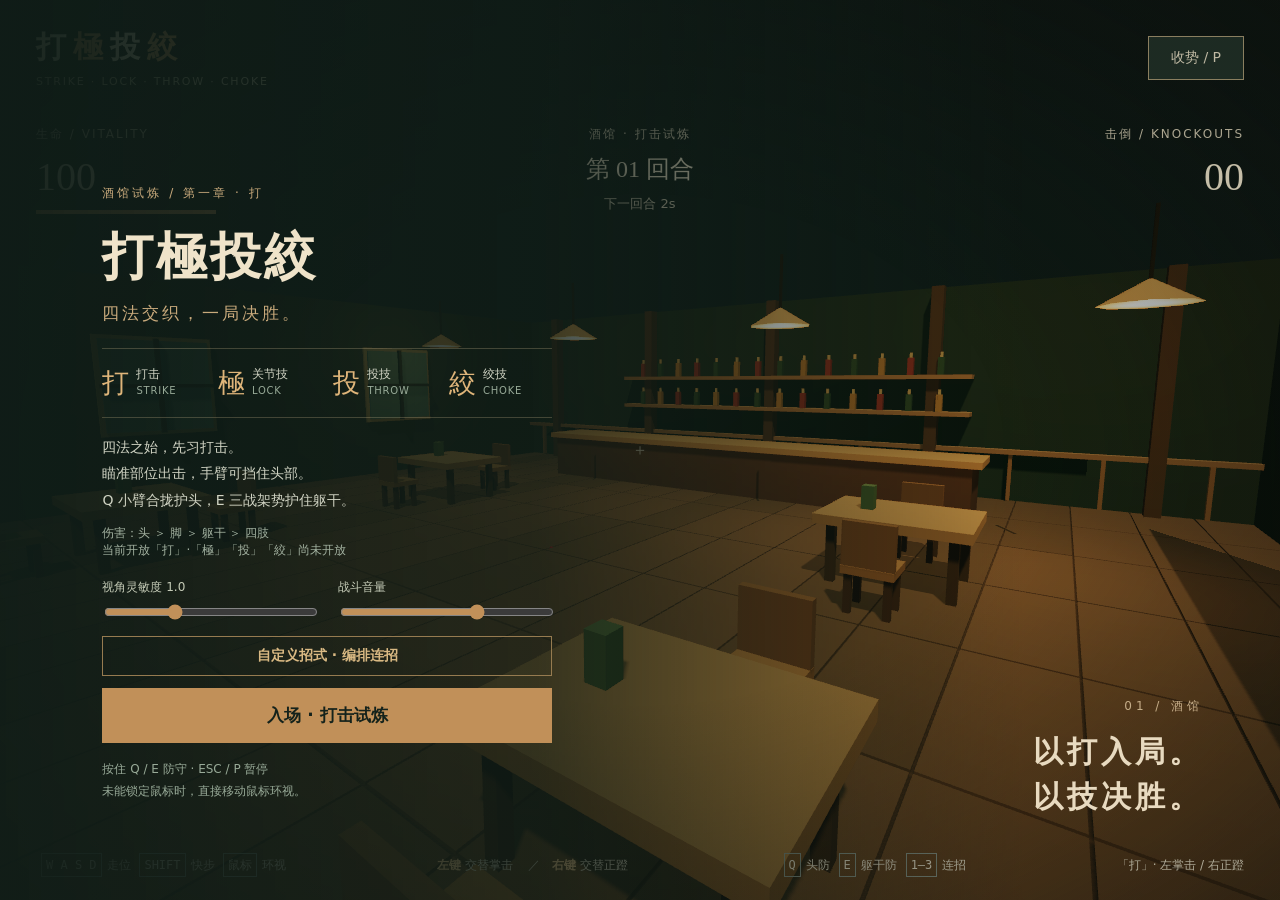
==== index.html @ 84148fd3 "v0.3.1更新" ====
<!doctype html><html lang="zh-CN"><head><meta charset="utf-8"><meta name="viewport" content="width=device-width,initial-scale=1"><title>打極投絞 · 酒馆试炼</title><meta name="description" content="打，以拳脚破势；極，以关节制敌；投，以摔法破衡；絞，以绞技降服。打極投絞第一人称酒馆打击试炼。"><link rel="icon" href="data:image/svg+xml,%3Csvg xmlns='http://www.w3.org/2000/svg' viewBox='0 0 32 32'%3E%3Crect width='32' height='32' rx='5' fill='%2323382e'/%3E%3Cpath d='M6 6h8v8H6zm12 0h8v8h-8zM6 18h8v8H6zm12 0h8v8h-8z' fill='%23d6a56c'/%3E%3C/svg%3E"><link rel="stylesheet" href="style.css?v=047"></head><body><div id="view"></div><div class="shade"></div><header><b>打<span>極</span>投<span>絞</span><small>STRIKE · LOCK · THROW · CHOKE</small></b><button id="pause">收势 / P</button></header><div class="stats"><section><small>生命 / VITALITY</small><strong id="hp">100</strong><div class="bar"><i id="bar"></i></div><div id="notice" role="status"></div></section><section class="center"><small>酒馆 · 打击试炼</small><strong id="wave">第 01 回合</strong><span id="remaining">等待交锋</span></section><section class="right"><small>击倒 / KNOCKOUTS</small><strong id="kills">00</strong></section></div><aside id="target-health" hidden><strong id="target-title"></strong><div id="blood-value"></div><div class="part-row" id="part-head"><span>头</span><div><i></i></div><b></b></div><div class="part-row" id="part-torso"><span>躯干</span><div><i></i></div><b></b></div><div class="part-row" id="part-Larm"><span>左臂</span><div><i></i></div><b></b></div><div class="part-row" id="part-Rarm"><span>右臂</span><div><i></i></div><b></b></div><div class="part-row" id="part-Lleg"><span>左腿</span><div><i></i></div><b></b></div><div class="part-row" id="part-Rleg"><span>右腿</span><div><i></i></div><b></b></div><div class="part-row" id="part-Lfoot"><span>左脚</span><div><i></i></div><b></b></div><div class="part-row" id="part-Rfoot"><span>右脚</span><div><i></i></div><b></b></div></aside><div id="cross">＋</div><div id="hitmark">×</div><div id="damage"></div><div id="action-state"></div><footer><div><kbd>W A S D</kbd>走位 <kbd>SHIFT</kbd>快步 <kbd>鼠标</kbd>环视</div><div><b>左键</b> 交替掌击 <em>／</em><b>右键</b> 交替正蹬</div><div><kbd>Q</kbd>头防 <kbd>E</kbd>躯干防 <kbd>1–3</kbd>连招</div><span id="status">正在布置酒馆</span></footer><div id="overlay"><div class="card"><p>酒馆试炼 / 第一章 · 打</p><h1 id="title">打極投絞<br><span class="title-sub">四法交织，一局决胜。</span></h1><div class="creed" aria-label="四类格斗技术"><span title="打撃：拳、踢、肘、膝等击打技术"><b>打</b><span>打击<small>STRIKE</small></span></span><span title="極め：锁控关节，使对手降服的关节技"><b>極</b><span>关节技<small>LOCK</small></span></span><span title="投げ：破坏平衡，将对手摔倒的投技"><b>投</b><span>投技<small>THROW</small></span></span><span title="絞め：作用于颈部的绞技，与关节技不同"><b>絞</b><span>绞技<small>CHOKE</small></span></span></div><div id="copy">四法之始，先习打击。<br>瞄准部位出击，手臂可挡住头部。<br>Q 小臂合拢护头，E 三战架势护住躯干。</div><div class="mode-note">伤害：头 ＞ 脚 ＞ 躯干 ＞ 四肢<br>当前开放「打」·「極」「投」「絞」尚未开放</div><div class="preferences"><label>视角灵敏度 <span id="sensitivity-value">1.0</span><input id="sensitivity" type="range" min="0.3" max="2.5" step="0.1" value="1"></label><label>战斗音量<input id="volume" type="range" min="0" max="1" step="0.05" value="0.65"></label></div><button id="combo-toggle" type="button" aria-expanded="false" aria-controls="combo-editor">自定义招式 · 编排连招</button><button id="start" disabled>准备入场…</button><small>按住 Q / E 防守 · ESC / P 暂停<br>未能锁定鼠标时，直接移动鼠标环视。</small></div><section id="combo-editor" hidden aria-label="自定义招式"><div class="editor-heading"><h2>自定义招式</h2><button id="combo-close" type="button">收起</button></div><p>组合已有单招，按顺序施放。防守可设置持续秒数。</p><label>招式栏位<select id="combo-slot"><option value="0">栏位 1 · 按键 1</option><option value="1">栏位 2 · 按键 2</option><option value="2">栏位 3 · 按键 3</option></select></label><label>招式名称<input id="combo-name" maxlength="20" autocomplete="off"></label><div id="combo-library"></div><div class="editor-heading"><h3>动作顺序</h3><span id="combo-count"></span></div><ol id="combo-steps"></ol><p class="editor-help">按住 Q 头防，按住 E 三战躯干防。手动攻击或防守可中断连招；X 取消剩余动作。</p><button id="combo-save" type="button">保存招式</button><p id="combo-message" role="status">保存后生效，最多编排 12 个动作。</p></section><div class="scene-label">01 / 酒馆<br><strong>以打入局。<br>以技决胜。</strong></div></div><script type="module" src="game.js?v=046"></script></body></html>
---- style.css ----
*{box-sizing:border-box}body{margin:0;background:#17241e;color:#efe3c9;font:14px system-ui,-apple-system,'PingFang SC',sans-serif;overflow:hidden}#view,canvas,.shade,#damage{position:fixed;inset:0;width:100%;height:100%}.shade{pointer-events:none;background:linear-gradient(#0c191d65,transparent 25%,transparent 75%,#0b151ca0)}header{position:fixed;z-index:2;top:27px;left:36px;right:36px;display:flex;justify-content:space-between;align-items:center}header b{font:800 30px serif;letter-spacing:7px}header span{color:#cf9960}header small{display:block;font:11px system-ui;letter-spacing:2.4px;margin-top:7px;color:#c0bc9f}button{border:1px solid #a79570;background:#26362ccc;color:#e8ddc3;padding:12px 22px;cursor:pointer;font:14px system-ui}button:hover{background:#435443}button:focus-visible,input:focus-visible{outline:2px solid #ebc594;outline-offset:4px}button:disabled{opacity:.5}.stats{position:fixed;top:126px;left:36px;right:36px;display:flex;justify-content:space-between;pointer-events:none}.stats section{width:180px}.stats small{display:block;letter-spacing:2px;font-size:12px;color:#d0c6ad}.stats strong{display:block;font:40px Georgia,serif;margin:10px 0}.stats .center{text-align:center}.stats .center strong{font-size:24px}.right{text-align:right}#remaining{font-size:13px;color:#d6cbb3}.bar{height:4px;background:#ffffff25}.bar i{display:block;height:100%;width:100%;background:#d5975b}#cross,#hitmark{position:fixed;left:50%;top:50%;transform:translate(-50%,-50%);font-size:16px;pointer-events:none;color:#fff8d9a0}#hitmark{font-size:30px;color:#ffe7a1;opacity:0;text-shadow:0 0 8px #f9c970;transition:font-size .05s}#hitmark.heavy{font-size:44px;color:#fff3cd}footer{position:fixed;bottom:26px;left:36px;right:36px;display:flex;justify-content:space-between;align-items:center;font-size:12px;color:#d3cbb6;gap:20px;pointer-events:none}kbd{font:12px monospace;padding:4px;border:1px solid #798276;margin:0 5px}footer b{color:#efbf83}em{font-style:normal;margin:12px}#status{font-size:12px;max-width:240px}#overlay{position:fixed;z-index:3;inset:0;display:flex;align-items:center;padding:105px 8vw 30px;background:linear-gradient(90deg,#101d18f5,#101d18c7 42%,#101d1830 80%);overflow:auto}#overlay[hidden]{display:none}.card{width:475px;max-width:90vw;padding:0 25px 0 0}.card>p{font-size:12px;color:#c9aa7c;letter-spacing:3px}h1{font:800 clamp(34px,4vw,54px)/1.35 serif;letter-spacing:3px;margin:20px 0}.creed{display:flex;gap:24px;padding:16px 0;margin-bottom:16px;border-top:1px solid #cbb58b45;border-bottom:1px solid #cbb58b45}.creed span{font-size:12px;color:#b9c1b1;display:flex;align-items:center;gap:8px}.creed b{font:25px serif;color:#dfb57a}#copy{color:#d1d4c4;line-height:1.9;font-size:14px}.mode-note{font-size:12px;color:#a4b3a2;margin-top:12px}.card button{background:#c19059;border:0;color:#14221b;width:100%;margin:24px 0 16px;font-size:17px;font-weight:700;padding:16px}.card button:hover{background:#d8aa72}.card small{font-size:12px;color:#98aa98;line-height:1.8}#damage{pointer-events:none;box-shadow:inset 0 0 140px #a92419;opacity:0}.preferences{display:flex;gap:22px;margin-top:20px}.preferences label{flex:1;color:#c5cbb7;font-size:12px}.preferences input{display:block;width:100%;margin-top:8px;accent-color:#c19059}.scene-label{position:absolute;bottom:9vh;right:6vw;text-align:right;font-size:12px;letter-spacing:4px;color:#c4ac88}.scene-label strong{display:block;font:700 30px/1.5 serif;color:#e8dac0;margin-top:14px}@media(max-height:750px){#overlay{padding-top:30px}.card>p{margin-top:0}h1{font-size:36px;margin:12px 0}.creed{padding:9px 0;margin-bottom:12px}.preferences{margin-top:12px}.card button{margin:14px 0 10px}.scene-label{bottom:7vh}}@media(max-width:700px){header,.stats,footer{left:18px;right:18px}header small{font-size:9px;letter-spacing:1px}.stats section{width:100px}.stats small{font-size:10px}.stats .center strong{font-size:18px}footer{flex-wrap:wrap}.scene-label,#status{display:none}#overlay{padding-left:7vw}.card{padding:0}.stats{top:115px}}

/* Match the original LAST CALL scene vignette. */
.shade{background:radial-gradient(ellipse,transparent 40%,#0c0b099c 100%)}

/* Four disciplines: equal visual weight, ordered exactly as the game name. */
.title-sub{display:block;font:400 17px/1.7 system-ui;letter-spacing:3px;color:#c9aa7c;margin-top:8px}
.creed{display:grid;grid-template-columns:repeat(4,minmax(0,1fr));gap:12px}
.creed>span{display:flex;align-items:center;gap:7px;white-space:nowrap}
.creed>span>span{display:block;font-size:12px;color:#d1d4c4}
.creed small{display:block;font:10px/1.6 system-ui;letter-spacing:.8px;color:#98aa98}
.creed b{font-size:27px}header small{letter-spacing:1.8px}
@media(max-width:450px){.creed{gap:8px}.creed>span{display:block}.creed b{display:block;margin-bottom:5px}.title-sub{font-size:15px;letter-spacing:1px}header small{font-size:9px;letter-spacing:.8px}}

#target-health{position:fixed;right:36px;top:245px;width:210px;padding:15px;background:#14221ce6;border-left:2px solid #bd925d;pointer-events:none}#target-health[hidden]{display:none}#target-title{font-size:14px;color:#efd2a4}#blood-value{font-size:12px;color:#de9d85;margin:8px 0 12px}.part-row{display:flex;align-items:center;gap:8px;margin:6px 0;font-size:12px;color:#b1bdad}.part-row span{width:28px}.part-row>div{height:3px;flex:1;background:#ffffff20}.part-row i{display:block;height:100%;background:#b4aa81}.part-row b{width:29px;text-align:right;font-size:11px;font-weight:400}.part-row.aimed{color:#f5d19a}.part-row.aimed i{background:#df8e56}@media(max-width:700px){#target-health{right:12px;top:220px;width:165px;padding:10px}}

#action-state{position:fixed;bottom:92px;left:0;width:100%;text-align:center;color:#f3cd8b;font-size:14px;pointer-events:none}.card #combo-toggle{background:transparent;color:#d9b983;border:1px solid #967b50;margin:14px 0 0;padding:10px;font-size:14px}.card #start{margin-top:12px}#combo-editor{position:relative;margin-left:30px;width:470px;flex-shrink:0;padding:24px;background:#13221bf5;border:1px solid #9d82584d;max-height:85vh;overflow:auto}#combo-editor[hidden]{display:none}#combo-editor~.scene-label{z-index:-1}.editor-heading{display:flex;align-items:center;justify-content:space-between;gap:10px}#combo-editor h2{font:600 24px serif;margin:0}#combo-editor h3{font-size:14px;font-weight:500}#combo-editor p{font-size:13px;line-height:1.7;color:#b6c0ad}#combo-editor label{display:block;font-size:13px;margin:12px 0}#combo-editor input,#combo-editor select{font:14px system-ui;color:#ede0c4;background:#293a2f;border:1px solid #68735b;padding:8px;width:100%;margin-top:6px}#combo-library{display:grid;grid-template-columns:1fr 1fr;gap:6px;margin-top:15px}#combo-editor button{font-size:12px;padding:8px 10px}#combo-steps{list-style:none;padding:0;max-height:230px;overflow:auto;min-height:38px}#combo-steps:empty:before{content:'从上方添加单招';color:#a4b197;font-size:13px}#combo-steps li{display:flex;align-items:center;gap:5px;margin:7px 0}#combo-steps li>span{flex:1;font-size:13px}#combo-steps input{width:56px;padding:5px;margin:0}#combo-steps button{padding:6px;font-size:11px}#combo-save{background:#c19059;color:#14221b;width:100%;font-weight:700}.editor-help{border-top:1px solid #78846744;padding-top:10px}footer{flex-wrap:wrap}#combo-message{min-height:24px}@media(max-width:1000px){#overlay:has(#combo-editor:not([hidden])){display:block;padding-top:30px}#combo-editor{margin:24px 0;width:min(100%,475px);max-height:none}.scene-label{display:none}}
@media(max-width:1200px){#overlay:has(#combo-editor:not([hidden])){display:flex;align-items:center;justify-content:center;padding:24px}#overlay:has(#combo-editor:not([hidden]))>.card{display:none}#combo-editor{width:min(100%,510px);margin:0;max-height:90vh;overflow:auto}}

/* Combat feedback belongs to the left vitality column, below its health bar. */
.stats section:first-child{position:relative}
#notice{position:absolute;top:calc(100% + 16px);left:0;width:260px;max-width:calc(100vw - 72px);text-align:left;line-height:1.65;letter-spacing:1px;color:#f1d0a0;pointer-events:none;text-shadow:0 2px 8px #171e18;font-size:15px;overflow-wrap:anywhere}
@media(max-width:700px){#notice{width:180px;max-width:calc(50vw - 24px);font-size:13px;top:calc(100% + 12px)}}
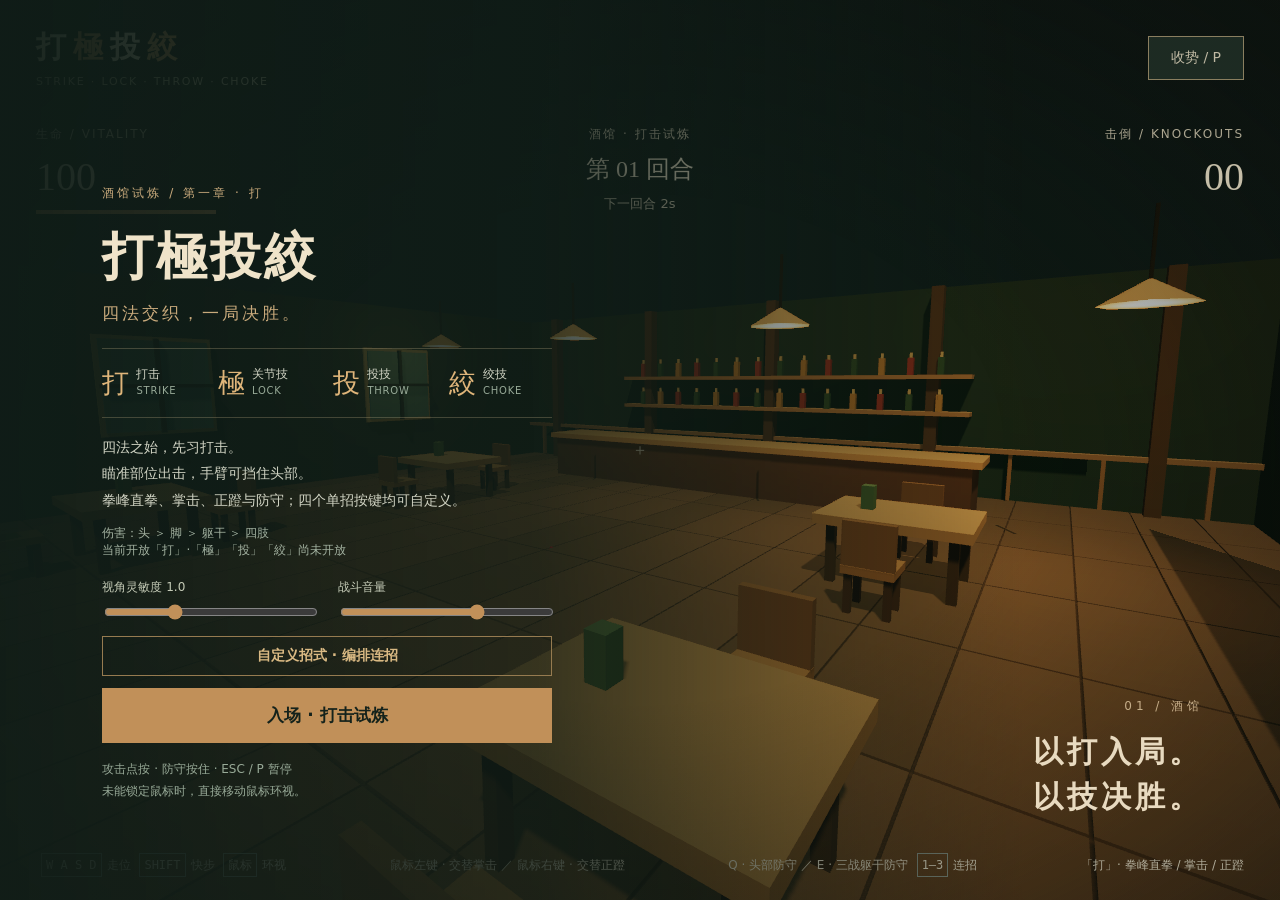
==== commit 585fa601: "v0.4更新" ====
--- a/index.html
+++ b/index.html
@@ -1 +1 @@
-<!doctype html><html lang="zh-CN"><head><meta charset="utf-8"><meta name="viewport" content="width=device-width,initial-scale=1"><title>打極投絞 · 酒馆试炼</title><meta name="description" content="打，以拳脚破势；極，以关节制敌；投，以摔法破衡；絞，以绞技降服。打極投絞第一人称酒馆打击试炼。"><link rel="icon" href="data:image/svg+xml,%3Csvg xmlns='http://www.w3.org/2000/svg' viewBox='0 0 32 32'%3E%3Crect width='32' height='32' rx='5' fill='%2323382e'/%3E%3Cpath d='M6 6h8v8H6zm12 0h8v8h-8zM6 18h8v8H6zm12 0h8v8h-8z' fill='%23d6a56c'/%3E%3C/svg%3E"><link rel="stylesheet" href="style.css?v=047"></head><body><div id="view"></div><div class="shade"></div><header><b>打<span>極</span>投<span>絞</span><small>STRIKE · LOCK · THROW · CHOKE</small></b><button id="pause">收势 / P</button></header><div class="stats"><section><small>生命 / VITALITY</small><strong id="hp">100</strong><div class="bar"><i id="bar"></i></div><div id="notice" role="status"></div></section><section class="center"><small>酒馆 · 打击试炼</small><strong id="wave">第 01 回合</strong><span id="remaining">等待交锋</span></section><section class="right"><small>击倒 / KNOCKOUTS</small><strong id="kills">00</strong></section></div><aside id="target-health" hidden><strong id="target-title"></strong><div id="blood-value"></div><div class="part-row" id="part-head"><span>头</span><div><i></i></div><b></b></div><div class="part-row" id="part-torso"><span>躯干</span><div><i></i></div><b></b></div><div class="part-row" id="part-Larm"><span>左臂</span><div><i></i></div><b></b></div><div class="part-row" id="part-Rarm"><span>右臂</span><div><i></i></div><b></b></div><div class="part-row" id="part-Lleg"><span>左腿</span><div><i></i></div><b></b></div><div class="part-row" id="part-Rleg"><span>右腿</span><div><i></i></div><b></b></div><div class="part-row" id="part-Lfoot"><span>左脚</span><div><i></i></div><b></b></div><div class="part-row" id="part-Rfoot"><span>右脚</span><div><i></i></div><b></b></div></aside><div id="cross">＋</div><div id="hitmark">×</div><div id="damage"></div><div id="action-state"></div><footer><div><kbd>W A S D</kbd>走位 <kbd>SHIFT</kbd>快步 <kbd>鼠标</kbd>环视</div><div><b>左键</b> 交替掌击 <em>／</em><b>右键</b> 交替正蹬</div><div><kbd>Q</kbd>头防 <kbd>E</kbd>躯干防 <kbd>1–3</kbd>连招</div><span id="status">正在布置酒馆</span></footer><div id="overlay"><div class="card"><p>酒馆试炼 / 第一章 · 打</p><h1 id="title">打極投絞<br><span class="title-sub">四法交织，一局决胜。</span></h1><div class="creed" aria-label="四类格斗技术"><span title="打撃：拳、踢、肘、膝等击打技术"><b>打</b><span>打击<small>STRIKE</small></span></span><span title="極め：锁控关节，使对手降服的关节技"><b>極</b><span>关节技<small>LOCK</small></span></span><span title="投げ：破坏平衡，将对手摔倒的投技"><b>投</b><span>投技<small>THROW</small></span></span><span title="絞め：作用于颈部的绞技，与关节技不同"><b>絞</b><span>绞技<small>CHOKE</small></span></span></div><div id="copy">四法之始，先习打击。<br>瞄准部位出击，手臂可挡住头部。<br>Q 小臂合拢护头，E 三战架势护住躯干。</div><div class="mode-note">伤害：头 ＞ 脚 ＞ 躯干 ＞ 四肢<br>当前开放「打」·「極」「投」「絞」尚未开放</div><div class="preferences"><label>视角灵敏度 <span id="sensitivity-value">1.0</span><input id="sensitivity" type="range" min="0.3" max="2.5" step="0.1" value="1"></label><label>战斗音量<input id="volume" type="range" min="0" max="1" step="0.05" value="0.65"></label></div><button id="combo-toggle" type="button" aria-expanded="false" aria-controls="combo-editor">自定义招式 · 编排连招</button><button id="start" disabled>准备入场…</button><small>按住 Q / E 防守 · ESC / P 暂停<br>未能锁定鼠标时，直接移动鼠标环视。</small></div><section id="combo-editor" hidden aria-label="自定义招式"><div class="editor-heading"><h2>自定义招式</h2><button id="combo-close" type="button">收起</button></div><p>组合已有单招，按顺序施放。防守可设置持续秒数。</p><label>招式栏位<select id="combo-slot"><option value="0">栏位 1 · 按键 1</option><option value="1">栏位 2 · 按键 2</option><option value="2">栏位 3 · 按键 3</option></select></label><label>招式名称<input id="combo-name" maxlength="20" autocomplete="off"></label><div id="combo-library"></div><div class="editor-heading"><h3>动作顺序</h3><span id="combo-count"></span></div><ol id="combo-steps"></ol><p class="editor-help">按住 Q 头防，按住 E 三战躯干防。手动攻击或防守可中断连招；X 取消剩余动作。</p><button id="combo-save" type="button">保存招式</button><p id="combo-message" role="status">保存后生效，最多编排 12 个动作。</p></section><div class="scene-label">01 / 酒馆<br><strong>以打入局。<br>以技决胜。</strong></div></div><script type="module" src="game.js?v=046"></script></body></html>
+<!doctype html><html lang="zh-CN"><head><meta charset="utf-8"><meta name="viewport" content="width=device-width,initial-scale=1"><title>打極投絞 · 酒馆试炼</title><meta name="description" content="打，以拳脚破势；極，以关节制敌；投，以摔法破衡；絞，以绞技降服。打極投絞第一人称酒馆打击试炼。"><link rel="icon" href="data:image/svg+xml,%3Csvg xmlns='http://www.w3.org/2000/svg' viewBox='0 0 32 32'%3E%3Crect width='32' height='32' rx='5' fill='%2323382e'/%3E%3Cpath d='M6 6h8v8H6zm12 0h8v8h-8zM6 18h8v8H6zm12 0h8v8h-8z' fill='%23d6a56c'/%3E%3C/svg%3E"><link rel="stylesheet" href="style.css?v=048"></head><body><div id="view"></div><div class="shade"></div><header><b>打<span>極</span>投<span>絞</span><small>STRIKE · LOCK · THROW · CHOKE</small></b><button id="pause">收势 / P</button></header><div class="stats"><section><small>生命 / VITALITY</small><strong id="hp">100</strong><div class="bar"><i id="bar"></i></div><div id="notice" role="status"></div></section><section class="center"><small>酒馆 · 打击试炼</small><strong id="wave">第 01 回合</strong><span id="remaining">等待交锋</span></section><section class="right"><small>击倒 / KNOCKOUTS</small><strong id="kills">00</strong></section></div><aside id="target-health" hidden><strong id="target-title"></strong><div id="blood-value"></div><div class="part-row" id="part-head"><span>头</span><div><i></i></div><b></b></div><div class="part-row" id="part-torso"><span>躯干</span><div><i></i></div><b></b></div><div class="part-row" id="part-Larm"><span>左臂</span><div><i></i></div><b></b></div><div class="part-row" id="part-Rarm"><span>右臂</span><div><i></i></div><b></b></div><div class="part-row" id="part-Lleg"><span>左腿</span><div><i></i></div><b></b></div><div class="part-row" id="part-Rleg"><span>右腿</span><div><i></i></div><b></b></div><div class="part-row" id="part-Lfoot"><span>左脚</span><div><i></i></div><b></b></div><div class="part-row" id="part-Rfoot"><span>右脚</span><div><i></i></div><b></b></div></aside><div id="cross">＋</div><div id="hitmark">×</div><div id="damage"></div><div id="action-state"></div><footer><div><kbd>W A S D</kbd>走位 <kbd>SHIFT</kbd>快步 <kbd>鼠标</kbd>环视</div><div><span id="hint-Mouse0"></span> ／ <span id="hint-Mouse2"></span></div><div><span id="hint-KeyQ"></span> ／ <span id="hint-KeyE"></span> <kbd>1–3</kbd>连招</div><span id="status">正在布置酒馆</span></footer><div id="overlay"><div class="card"><p>酒馆试炼 / 第一章 · 打</p><h1 id="title">打極投絞<br><span class="title-sub">四法交织，一局决胜。</span></h1><div class="creed" aria-label="四类格斗技术"><span title="打撃：拳、踢、肘、膝等击打技术"><b>打</b><span>打击<small>STRIKE</small></span></span><span title="極め：锁控关节，使对手降服的关节技"><b>極</b><span>关节技<small>LOCK</small></span></span><span title="投げ：破坏平衡，将对手摔倒的投技"><b>投</b><span>投技<small>THROW</small></span></span><span title="絞め：作用于颈部的绞技，与关节技不同"><b>絞</b><span>绞技<small>CHOKE</small></span></span></div><div id="copy">四法之始，先习打击。<br>瞄准部位出击，手臂可挡住头部。<br>拳峰直拳、掌击、正蹬与防守；四个单招按键均可自定义。</div><div class="mode-note">伤害：头 ＞ 脚 ＞ 躯干 ＞ 四肢<br>当前开放「打」·「極」「投」「絞」尚未开放</div><div class="preferences"><label>视角灵敏度 <span id="sensitivity-value">1.0</span><input id="sensitivity" type="range" min="0.3" max="2.5" step="0.1" value="1"></label><label>战斗音量<input id="volume" type="range" min="0" max="1" step="0.05" value="0.65"></label></div><button id="combo-toggle" type="button" aria-expanded="false" aria-controls="combo-editor">自定义招式 · 编排连招</button><button id="start" disabled>准备入场…</button><small>攻击点按 · 防守按住 · ESC / P 暂停<br>未能锁定鼠标时，直接移动鼠标环视。</small></div><section id="combo-editor" hidden aria-label="自定义招式"><div class="editor-heading"><h2>自定义招式</h2><button id="combo-close" type="button">收起</button></div><p>组合已有单招，按顺序施放。防守可设置持续秒数。</p><label>招式栏位<select id="combo-slot"><option value="0">栏位 1 · 按键 1</option><option value="1">栏位 2 · 按键 2</option><option value="2">栏位 3 · 按键 3</option></select></label><label>招式名称<input id="combo-name" maxlength="20" autocomplete="off"></label><div id="combo-library"></div><div class="editor-heading"><h3>动作顺序</h3><span id="combo-count"></span></div><ol id="combo-steps"></ol><p class="editor-help">鼠标左右键、Q、E 可在上方绑定任意单招。手动攻击或防守可中断连招；X 取消剩余动作。</p><button id="combo-save" type="button">保存招式</button><p id="combo-message" role="status">保存后生效，最多编排 12 个动作。</p></section><div class="scene-label">01 / 酒馆<br><strong>以打入局。<br>以技决胜。</strong></div></div><script type="module" src="game.js?v=048"></script></body></html>
--- a/style.css
+++ b/style.css
@@ -21,3 +21,10 @@
 .stats section:first-child{position:relative}
 #notice{position:absolute;top:calc(100% + 16px);left:0;width:260px;max-width:calc(100vw - 72px);text-align:left;line-height:1.65;letter-spacing:1px;color:#f1d0a0;pointer-events:none;text-shadow:0 2px 8px #171e18;font-size:15px;overflow-wrap:anywhere}
 @media(max-width:700px){#notice{width:180px;max-width:calc(50vw - 24px);font-size:13px;top:calc(100% + 12px)}}
+
+/* Single-move bindings within the paused move editor. */
+#binding-editor{border-block:1px solid #78846744;margin:16px 0;padding-bottom:10px}
+.binding-grid{display:grid;grid-template-columns:1fr 1fr;gap:0 12px}
+#binding-editor button{margin:5px 6px 0 0}
+#binding-message{min-height:22px}
+@media(max-width:500px){.binding-grid{grid-template-columns:1fr}}
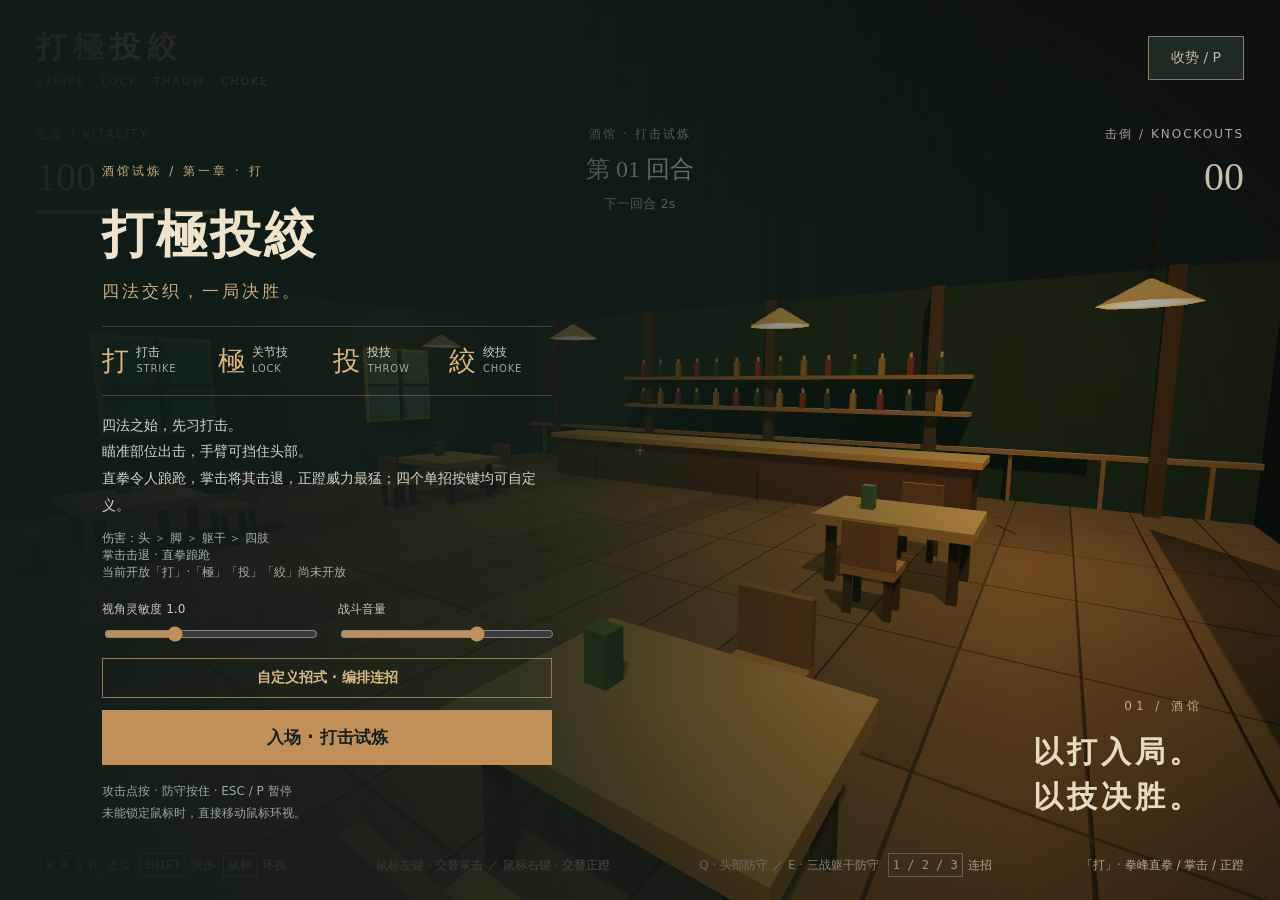
==== commit 8a5a1e80: "v0.7更新" ====
--- a/index.html
+++ b/index.html
@@ -1 +1 @@
-<!doctype html><html lang="zh-CN"><head><meta charset="utf-8"><meta name="viewport" content="width=device-width,initial-scale=1"><title>打極投絞 · 酒馆试炼</title><meta name="description" content="打，以拳脚破势；極，以关节制敌；投，以摔法破衡；絞，以绞技降服。打極投絞第一人称酒馆打击试炼。"><link rel="icon" href="data:image/svg+xml,%3Csvg xmlns='http://www.w3.org/2000/svg' viewBox='0 0 32 32'%3E%3Crect width='32' height='32' rx='5' fill='%2323382e'/%3E%3Cpath d='M6 6h8v8H6zm12 0h8v8h-8zM6 18h8v8H6zm12 0h8v8h-8z' fill='%23d6a56c'/%3E%3C/svg%3E"><link rel="stylesheet" href="style.css?v=048"></head><body><div id="view"></div><div class="shade"></div><header><b>打<span>極</span>投<span>絞</span><small>STRIKE · LOCK · THROW · CHOKE</small></b><button id="pause">收势 / P</button></header><div class="stats"><section><small>生命 / VITALITY</small><strong id="hp">100</strong><div class="bar"><i id="bar"></i></div><div id="notice" role="status"></div></section><section class="center"><small>酒馆 · 打击试炼</small><strong id="wave">第 01 回合</strong><span id="remaining">等待交锋</span></section><section class="right"><small>击倒 / KNOCKOUTS</small><strong id="kills">00</strong></section></div><aside id="target-health" hidden><strong id="target-title"></strong><div id="blood-value"></div><div class="part-row" id="part-head"><span>头</span><div><i></i></div><b></b></div><div class="part-row" id="part-torso"><span>躯干</span><div><i></i></div><b></b></div><div class="part-row" id="part-Larm"><span>左臂</span><div><i></i></div><b></b></div><div class="part-row" id="part-Rarm"><span>右臂</span><div><i></i></div><b></b></div><div class="part-row" id="part-Lleg"><span>左腿</span><div><i></i></div><b></b></div><div class="part-row" id="part-Rleg"><span>右腿</span><div><i></i></div><b></b></div><div class="part-row" id="part-Lfoot"><span>左脚</span><div><i></i></div><b></b></div><div class="part-row" id="part-Rfoot"><span>右脚</span><div><i></i></div><b></b></div></aside><div id="cross">＋</div><div id="hitmark">×</div><div id="damage"></div><div id="action-state"></div><footer><div><kbd>W A S D</kbd>走位 <kbd>SHIFT</kbd>快步 <kbd>鼠标</kbd>环视</div><div><span id="hint-Mouse0"></span> ／ <span id="hint-Mouse2"></span></div><div><span id="hint-KeyQ"></span> ／ <span id="hint-KeyE"></span> <kbd>1–3</kbd>连招</div><span id="status">正在布置酒馆</span></footer><div id="overlay"><div class="card"><p>酒馆试炼 / 第一章 · 打</p><h1 id="title">打極投絞<br><span class="title-sub">四法交织，一局决胜。</span></h1><div class="creed" aria-label="四类格斗技术"><span title="打撃：拳、踢、肘、膝等击打技术"><b>打</b><span>打击<small>STRIKE</small></span></span><span title="極め：锁控关节，使对手降服的关节技"><b>極</b><span>关节技<small>LOCK</small></span></span><span title="投げ：破坏平衡，将对手摔倒的投技"><b>投</b><span>投技<small>THROW</small></span></span><span title="絞め：作用于颈部的绞技，与关节技不同"><b>絞</b><span>绞技<small>CHOKE</small></span></span></div><div id="copy">四法之始，先习打击。<br>瞄准部位出击，手臂可挡住头部。<br>拳峰直拳、掌击、正蹬与防守；四个单招按键均可自定义。</div><div class="mode-note">伤害：头 ＞ 脚 ＞ 躯干 ＞ 四肢<br>当前开放「打」·「極」「投」「絞」尚未开放</div><div class="preferences"><label>视角灵敏度 <span id="sensitivity-value">1.0</span><input id="sensitivity" type="range" min="0.3" max="2.5" step="0.1" value="1"></label><label>战斗音量<input id="volume" type="range" min="0" max="1" step="0.05" value="0.65"></label></div><button id="combo-toggle" type="button" aria-expanded="false" aria-controls="combo-editor">自定义招式 · 编排连招</button><button id="start" disabled>准备入场…</button><small>攻击点按 · 防守按住 · ESC / P 暂停<br>未能锁定鼠标时，直接移动鼠标环视。</small></div><section id="combo-editor" hidden aria-label="自定义招式"><div class="editor-heading"><h2>自定义招式</h2><button id="combo-close" type="button">收起</button></div><p>组合已有单招，按顺序施放。防守可设置持续秒数。</p><label>招式栏位<select id="combo-slot"><option value="0">栏位 1 · 按键 1</option><option value="1">栏位 2 · 按键 2</option><option value="2">栏位 3 · 按键 3</option></select></label><label>招式名称<input id="combo-name" maxlength="20" autocomplete="off"></label><div id="combo-library"></div><div class="editor-heading"><h3>动作顺序</h3><span id="combo-count"></span></div><ol id="combo-steps"></ol><p class="editor-help">鼠标左右键、Q、E 可在上方绑定任意单招。手动攻击或防守可中断连招；X 取消剩余动作。</p><button id="combo-save" type="button">保存招式</button><p id="combo-message" role="status">保存后生效，最多编排 12 个动作。</p></section><div class="scene-label">01 / 酒馆<br><strong>以打入局。<br>以技决胜。</strong></div></div><script type="module" src="game.js?v=048"></script></body></html>
+<!doctype html><html lang="zh-CN"><head><meta charset="utf-8"><meta name="viewport" content="width=device-width,initial-scale=1"><title>打極投絞 · 酒馆试炼</title><meta name="description" content="打，以拳脚破势；極，以关节制敌；投，以摔法破衡；絞，以绞技降服。打極投絞第一人称酒馆打击试炼。"><link rel="icon" href="data:image/svg+xml,%3Csvg xmlns='http://www.w3.org/2000/svg' viewBox='0 0 32 32'%3E%3Crect width='32' height='32' rx='5' fill='%2323382e'/%3E%3Cpath d='M6 6h8v8H6zm12 0h8v8h-8zM6 18h8v8H6zm12 0h8v8h-8z' fill='%23d6a56c'/%3E%3C/svg%3E"><link rel="stylesheet" href="style.css?v=049"></head><body><div id="view"></div><div class="shade"></div><header><b>打<span>極</span>投<span>絞</span><small>STRIKE · LOCK · THROW · CHOKE</small></b><button id="pause">收势 / P</button></header><div class="stats"><section><small>生命 / VITALITY</small><strong id="hp">100</strong><div class="bar"><i id="bar"></i></div><div id="notice" role="status"></div></section><section class="center"><small>酒馆 · 打击试炼</small><strong id="wave">第 01 回合</strong><span id="remaining">等待交锋</span></section><section class="right"><small>击倒 / KNOCKOUTS</small><strong id="kills">00</strong></section></div><aside id="target-health" hidden><strong id="target-title"></strong><div id="blood-value"></div><div class="part-row" id="part-head"><span>头</span><div><i></i></div><b></b></div><div class="part-row" id="part-torso"><span>躯干</span><div><i></i></div><b></b></div><div class="part-row" id="part-Larm"><span>左臂</span><div><i></i></div><b></b></div><div class="part-row" id="part-Rarm"><span>右臂</span><div><i></i></div><b></b></div><div class="part-row" id="part-Lleg"><span>左腿</span><div><i></i></div><b></b></div><div class="part-row" id="part-Rleg"><span>右腿</span><div><i></i></div><b></b></div><div class="part-row" id="part-Lfoot"><span>左脚</span><div><i></i></div><b></b></div><div class="part-row" id="part-Rfoot"><span>右脚</span><div><i></i></div><b></b></div></aside><div id="cross">＋</div><div id="hitmark">×</div><div id="damage"></div><div id="action-state"></div><footer><div><kbd>W A S D</kbd>走位 <kbd>SHIFT</kbd>快步 <kbd>鼠标</kbd>环视</div><div><span id="hint-Mouse0"></span> ／ <span id="hint-Mouse2"></span></div><div><span id="hint-KeyQ"></span> ／ <span id="hint-KeyE"></span> <kbd id="combo-hint">1–3</kbd>连招</div><span id="status">正在布置酒馆</span></footer><div id="overlay"><div class="card"><p>酒馆试炼 / 第一章 · 打</p><h1 id="title">打極投絞<br><span class="title-sub">四法交织，一局决胜。</span></h1><div class="creed" aria-label="四类格斗技术"><span title="打撃：拳、踢、肘、膝等击打技术"><b>打</b><span>打击<small>STRIKE</small></span></span><span title="極め：锁控关节，使对手降服的关节技"><b>極</b><span>关节技<small>LOCK</small></span></span><span title="投げ：破坏平衡，将对手摔倒的投技"><b>投</b><span>投技<small>THROW</small></span></span><span title="絞め：作用于颈部的绞技，与关节技不同"><b>絞</b><span>绞技<small>CHOKE</small></span></span></div><div id="copy">四法之始，先习打击。<br>瞄准部位出击，手臂可挡住头部。<br>直拳令人踉跄，掌击将其击退，正蹬威力最猛；四个单招按键均可自定义。</div><div class="mode-note">伤害：头 ＞ 脚 ＞ 躯干 ＞ 四肢<br>掌击击退 · 直拳踉跄<br>当前开放「打」·「極」「投」「絞」尚未开放</div><div class="preferences"><label>视角灵敏度 <span id="sensitivity-value">1.0</span><input id="sensitivity" type="range" min="0.3" max="2.5" step="0.1" value="1"></label><label>战斗音量<input id="volume" type="range" min="0" max="1" step="0.05" value="0.65"></label></div><button id="combo-toggle" type="button" aria-expanded="false" aria-controls="combo-editor">自定义招式 · 编排连招</button><button id="start" disabled>准备入场…</button><small>攻击点按 · 防守按住 · ESC / P 暂停<br>未能锁定鼠标时，直接移动鼠标环视。</small></div><section id="combo-editor" hidden aria-label="自定义招式"><div class="editor-heading"><h2>自定义招式</h2><button id="combo-close" type="button">收起</button></div><p>组合已有单招，按顺序施放。防守可设置持续秒数。</p><label>招式栏位<select id="combo-slot"><option value="0">栏位 1 · 按键 1</option><option value="1">栏位 2 · 按键 2</option><option value="2">栏位 3 · 按键 3</option></select></label><label>招式名称<input id="combo-name" maxlength="20" autocomplete="off"></label><div id="combo-library"></div><div class="editor-heading"><h3>动作顺序</h3><span id="combo-count"></span></div><ol id="combo-steps"></ol><p class="editor-help">鼠标左右键、Q、E 可在上方绑定任意单招。每个招式栏位的触发键可重绑为任意键盘按键、鼠标键或手柄按键。手动攻击或防守可中断连招；X 取消剩余动作。</p><p id="combo-message" role="status">修改后自动保存，最多编排 12 个动作。</p></section><div class="scene-label">01 / 酒馆<br><strong>以打入局。<br>以技决胜。</strong></div></div><script type="module" src="game.js?v=052"></script></body></html>
--- a/style.css
+++ b/style.css
@@ -28,3 +28,6 @@
 #binding-editor button{margin:5px 6px 0 0}
 #binding-message{min-height:22px}
 @media(max-width:500px){.binding-grid{grid-template-columns:1fr}}
+
+#combo-editor .combo-input-row{display:flex;gap:10px;align-items:center;justify-content:space-between;margin:8px 0}
+#combo-editor .combo-input-row span{color:var(--muted,#cbb89a)}
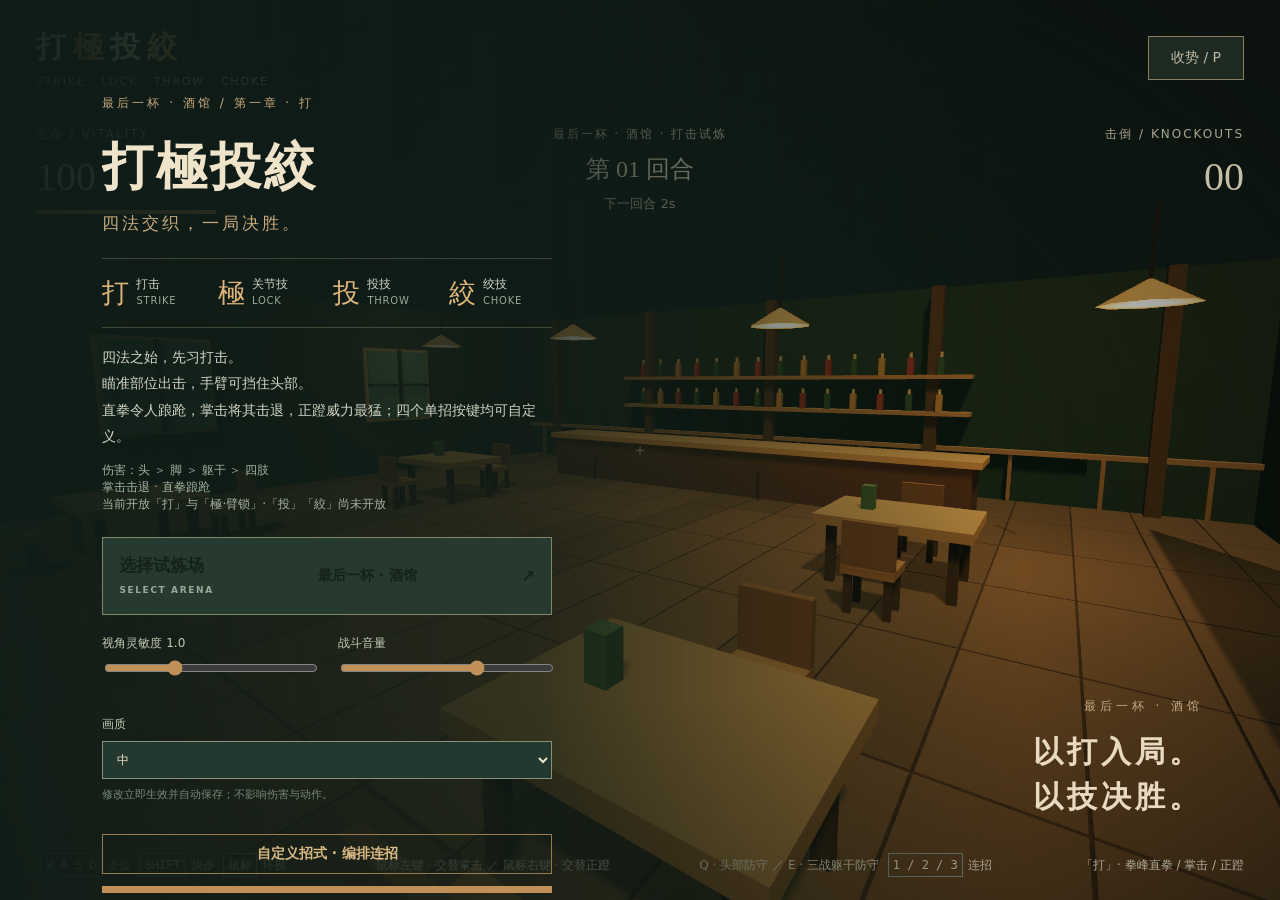
==== commit 765243b7: "v0.9.5代码导航整理更新" ====
--- a/index.html
+++ b/index.html
@@ -1 +1 @@
-<!doctype html><html lang="zh-CN"><head><meta charset="utf-8"><meta name="viewport" content="width=device-width,initial-scale=1"><title>打極投絞 · 酒馆试炼</title><meta name="description" content="打，以拳脚破势；極，以关节制敌；投，以摔法破衡；絞，以绞技降服。打極投絞第一人称酒馆打击试炼。"><link rel="icon" href="data:image/svg+xml,%3Csvg xmlns='http://www.w3.org/2000/svg' viewBox='0 0 32 32'%3E%3Crect width='32' height='32' rx='5' fill='%2323382e'/%3E%3Cpath d='M6 6h8v8H6zm12 0h8v8h-8zM6 18h8v8H6zm12 0h8v8h-8z' fill='%23d6a56c'/%3E%3C/svg%3E"><link rel="stylesheet" href="style.css?v=049"></head><body><div id="view"></div><div class="shade"></div><header><b>打<span>極</span>投<span>絞</span><small>STRIKE · LOCK · THROW · CHOKE</small></b><button id="pause">收势 / P</button></header><div class="stats"><section><small>生命 / VITALITY</small><strong id="hp">100</strong><div class="bar"><i id="bar"></i></div><div id="notice" role="status"></div></section><section class="center"><small>酒馆 · 打击试炼</small><strong id="wave">第 01 回合</strong><span id="remaining">等待交锋</span></section><section class="right"><small>击倒 / KNOCKOUTS</small><strong id="kills">00</strong></section></div><aside id="target-health" hidden><strong id="target-title"></strong><div id="blood-value"></div><div class="part-row" id="part-head"><span>头</span><div><i></i></div><b></b></div><div class="part-row" id="part-torso"><span>躯干</span><div><i></i></div><b></b></div><div class="part-row" id="part-Larm"><span>左臂</span><div><i></i></div><b></b></div><div class="part-row" id="part-Rarm"><span>右臂</span><div><i></i></div><b></b></div><div class="part-row" id="part-Lleg"><span>左腿</span><div><i></i></div><b></b></div><div class="part-row" id="part-Rleg"><span>右腿</span><div><i></i></div><b></b></div><div class="part-row" id="part-Lfoot"><span>左脚</span><div><i></i></div><b></b></div><div class="part-row" id="part-Rfoot"><span>右脚</span><div><i></i></div><b></b></div></aside><div id="cross">＋</div><div id="hitmark">×</div><div id="damage"></div><div id="action-state"></div><footer><div><kbd>W A S D</kbd>走位 <kbd>SHIFT</kbd>快步 <kbd>鼠标</kbd>环视</div><div><span id="hint-Mouse0"></span> ／ <span id="hint-Mouse2"></span></div><div><span id="hint-KeyQ"></span> ／ <span id="hint-KeyE"></span> <kbd id="combo-hint">1–3</kbd>连招</div><span id="status">正在布置酒馆</span></footer><div id="overlay"><div class="card"><p>酒馆试炼 / 第一章 · 打</p><h1 id="title">打極投絞<br><span class="title-sub">四法交织，一局决胜。</span></h1><div class="creed" aria-label="四类格斗技术"><span title="打撃：拳、踢、肘、膝等击打技术"><b>打</b><span>打击<small>STRIKE</small></span></span><span title="極め：锁控关节，使对手降服的关节技"><b>極</b><span>关节技<small>LOCK</small></span></span><span title="投げ：破坏平衡，将对手摔倒的投技"><b>投</b><span>投技<small>THROW</small></span></span><span title="絞め：作用于颈部的绞技，与关节技不同"><b>絞</b><span>绞技<small>CHOKE</small></span></span></div><div id="copy">四法之始，先习打击。<br>瞄准部位出击，手臂可挡住头部。<br>直拳令人踉跄，掌击将其击退，正蹬威力最猛；四个单招按键均可自定义。</div><div class="mode-note">伤害：头 ＞ 脚 ＞ 躯干 ＞ 四肢<br>掌击击退 · 直拳踉跄<br>当前开放「打」·「極」「投」「絞」尚未开放</div><div class="preferences"><label>视角灵敏度 <span id="sensitivity-value">1.0</span><input id="sensitivity" type="range" min="0.3" max="2.5" step="0.1" value="1"></label><label>战斗音量<input id="volume" type="range" min="0" max="1" step="0.05" value="0.65"></label></div><button id="combo-toggle" type="button" aria-expanded="false" aria-controls="combo-editor">自定义招式 · 编排连招</button><button id="start" disabled>准备入场…</button><small>攻击点按 · 防守按住 · ESC / P 暂停<br>未能锁定鼠标时，直接移动鼠标环视。</small></div><section id="combo-editor" hidden aria-label="自定义招式"><div class="editor-heading"><h2>自定义招式</h2><button id="combo-close" type="button">收起</button></div><p>组合已有单招，按顺序施放。防守可设置持续秒数。</p><label>招式栏位<select id="combo-slot"><option value="0">栏位 1 · 按键 1</option><option value="1">栏位 2 · 按键 2</option><option value="2">栏位 3 · 按键 3</option></select></label><label>招式名称<input id="combo-name" maxlength="20" autocomplete="off"></label><div id="combo-library"></div><div class="editor-heading"><h3>动作顺序</h3><span id="combo-count"></span></div><ol id="combo-steps"></ol><p class="editor-help">鼠标左右键、Q、E 可在上方绑定任意单招。每个招式栏位的触发键可重绑为任意键盘按键、鼠标键或手柄按键。手动攻击或防守可中断连招；X 取消剩余动作。</p><p id="combo-message" role="status">修改后自动保存，最多编排 12 个动作。</p></section><div class="scene-label">01 / 酒馆<br><strong>以打入局。<br>以技决胜。</strong></div></div><script type="module" src="game.js?v=052"></script></body></html>
+<!doctype html><html lang="zh-CN"><head><meta charset="utf-8"><meta name="viewport" content="width=device-width,initial-scale=1"><title>打極投絞 · 酒馆试炼</title><meta name="description" content="打，以拳脚破势；極，以关节制敌；投，以摔法破衡；絞，以绞技降服。打極投絞第一人称酒馆打击试炼。"><link rel="icon" href="data:image/svg+xml,%3Csvg xmlns='http://www.w3.org/2000/svg' viewBox='0 0 32 32'%3E%3Crect width='32' height='32' rx='5' fill='%2323382e'/%3E%3Cpath d='M6 6h8v8H6zm12 0h8v8h-8zM6 18h8v8H6zm12 0h8v8h-8z' fill='%23d6a56c'/%3E%3C/svg%3E"><link rel="stylesheet" href="style.css?v=049"></head><body><div id="view"></div><div class="shade"></div><header><b>打<span>極</span>投<span>絞</span><small>STRIKE · LOCK · THROW · CHOKE</small></b><button id="pause">收势 / P</button></header><div class="stats"><section><small>生命 / VITALITY</small><strong id="hp">100</strong><div class="bar"><i id="bar"></i></div><div id="notice" role="status"></div></section><section class="center"><small>酒馆 · 打击试炼</small><strong id="wave">第 01 回合</strong><span id="remaining">等待交锋</span></section><section class="right"><small>击倒 / KNOCKOUTS</small><strong id="kills">00</strong></section></div><aside id="target-health" hidden><strong id="target-title"></strong><div id="blood-value"></div><div class="part-row" id="part-head"><span>头</span><div><i></i></div><b></b></div><div class="part-row" id="part-torso"><span>躯干</span><div><i></i></div><b></b></div><div class="part-row" id="part-Larm"><span>左臂</span><div><i></i></div><b></b></div><div class="part-row" id="part-Rarm"><span>右臂</span><div><i></i></div><b></b></div><div class="part-row" id="part-Lleg"><span>左腿</span><div><i></i></div><b></b></div><div class="part-row" id="part-Rleg"><span>右腿</span><div><i></i></div><b></b></div><div class="part-row" id="part-Lfoot"><span>左脚</span><div><i></i></div><b></b></div><div class="part-row" id="part-Rfoot"><span>右脚</span><div><i></i></div><b></b></div></aside><div id="cross">＋</div><div id="hitmark">×</div><div id="damage"></div><div id="action-state"></div><footer><div><kbd>W A S D</kbd>走位 <kbd>SHIFT</kbd>快步 <kbd>鼠标</kbd>环视</div><div><span id="hint-Mouse0"></span> ／ <span id="hint-Mouse2"></span></div><div><span id="hint-KeyQ"></span> ／ <span id="hint-KeyE"></span> <kbd id="combo-hint">1–3</kbd>连招</div><span id="status">正在布置酒馆</span></footer><div id="overlay"><div class="card"><p>酒馆试炼 / 第一章 · 打</p><h1 id="title">打極投絞<br><span class="title-sub">四法交织，一局决胜。</span></h1><div class="creed" aria-label="四类格斗技术"><span title="打撃：拳、踢、肘、膝等击打技术"><b>打</b><span>打击<small>STRIKE</small></span></span><span title="極め：锁控关节，使对手降服的关节技"><b>極</b><span>关节技<small>LOCK</small></span></span><span title="投げ：破坏平衡，将对手摔倒的投技"><b>投</b><span>投技<small>THROW</small></span></span><span title="絞め：作用于颈部的绞技，与关节技不同"><b>絞</b><span>绞技<small>CHOKE</small></span></span></div><div id="copy">四法之始，先习打击。<br>瞄准部位出击，手臂可挡住头部。<br>直拳令人踉跄，掌击将其击退，正蹬威力最猛；四个单招按键均可自定义。</div><div class="mode-note">伤害：头 ＞ 脚 ＞ 躯干 ＞ 四肢<br>掌击击退 · 直拳踉跄<br>当前开放「打」与「極·臂锁」·「投」「絞」尚未开放</div><div class="preferences"><label>视角灵敏度 <span id="sensitivity-value">1.0</span><input id="sensitivity" type="range" min="0.3" max="2.5" step="0.1" value="1"></label><label>战斗音量<input id="volume" type="range" min="0" max="1" step="0.05" value="0.65"></label></div><button id="combo-toggle" type="button" aria-expanded="false" aria-controls="combo-editor">自定义招式 · 编排连招</button><button id="start" disabled>准备入场…</button><small>攻击点按 · 防守按住 · ESC / P 暂停<br>未能锁定鼠标时，直接移动鼠标环视。</small></div><section id="combo-editor" hidden aria-label="自定义招式"><div class="editor-heading"><h2>自定义招式</h2><button id="combo-close" type="button">收起</button></div><p>组合已有单招，按顺序施放。防守可设置持续秒数。</p><label>招式栏位<select id="combo-slot"><option value="0">栏位 1 · 按键 1</option><option value="1">栏位 2 · 按键 2</option><option value="2">栏位 3 · 按键 3</option></select></label><label>招式名称<input id="combo-name" maxlength="20" autocomplete="off"></label><div id="combo-library"></div><div class="editor-heading"><h3>动作顺序</h3><span id="combo-count"></span></div><ol id="combo-steps"></ol><p class="editor-help">鼠标左右键、Q、E 可在上方绑定任意单招。每个招式栏位的触发键可重绑为任意键盘按键、鼠标键或手柄按键。手动攻击或防守可中断连招；X 取消剩余动作。</p><p id="combo-message" role="status">修改后自动保存，最多编排 12 个动作。</p></section><div class="scene-label">01 / 酒馆<br><strong>以打入局。<br>以技决胜。</strong></div></div><script type="module" src="game.js?v=058"></script></body></html>
--- a/style.css
+++ b/style.css
@@ -31,3 +31,13 @@
 
 #combo-editor .combo-input-row{display:flex;gap:10px;align-items:center;justify-content:space-between;margin:8px 0}
 #combo-editor .combo-input-row span{color:var(--muted,#cbb89a)}
+
+/* Settings entrances: map registry and five quality presets. */
+.map-setting,.quality-setting{display:flex;flex-direction:column;gap:8px;text-align:left;margin:16px 0}.map-setting select,.quality-setting select{padding:10px;background:#23382e;color:#eee3c8;border:1px solid #87917a;font:inherit}.map-setting small,.quality-setting small{font-size:11px!important;line-height:1.5!important;opacity:.75}.card{max-height:90vh;overflow-y:auto}.quality-setting{grid-column:1/-1}
+
+.preferences{flex-wrap:wrap}.preferences .quality-setting{flex:1 0 100%;width:100%}
+
+/* Arena selection page, isolated from combat HUD and legacy menu buttons. */
+.map-open{width:100%;display:flex;align-items:center;justify-content:space-between;gap:16px;text-align:left;margin:18px 0;padding:16px!important;background:#263a30!important;border:1px solid #7c896c!important}.map-open small{display:block;font-size:9px!important;letter-spacing:.18em;margin-top:5px}.map-open strong{font-size:14px}
+.arena-dialog{box-sizing:border-box;width:min(1080px,94vw);max-height:92vh;padding:32px;border:1px solid #839077;background:#14231e;color:#eee4cc;box-shadow:0 30px 100px #0009;overflow:auto}.arena-dialog::backdrop{background:#08110ddb;backdrop-filter:blur(7px)}.arena-top{display:flex;justify-content:space-between;align-items:center;color:#b6bda6;font-size:11px;letter-spacing:.23em}.arena-dialog button{cursor:pointer;font:inherit}.arena-dialog .arena-close{padding:8px 12px;background:none;color:#e3dbc7;border:1px solid #526354;font-size:20px}.arena-dialog h2{font-size:clamp(28px,4vw,44px);font-weight:500;letter-spacing:.12em;margin:24px 0 8px}.arena-intro{color:#aeb9a6;font-size:13px;margin:0 0 28px}.arena-layout{display:grid;grid-template-columns:1.6fr 1fr;gap:32px}.arena-cards{display:grid;gap:16px;align-content:start}.arena-dialog .arena-card{display:block;padding:0;background:#20372b;border:1px solid #60765e;text-align:left;color:inherit;overflow:hidden;transition:border-color .2s,transform .2s}.arena-dialog .arena-card[aria-pressed="true"]{border:2px solid #d4b57e}.arena-card:hover{transform:translateY(-2px)}.arena-preview{position:relative;aspect-ratio:5/3;background:linear-gradient(145deg,#54735c,#182b22)}.arena-preview img{width:100%;height:100%;object-fit:cover;display:block}.arena-badge{position:absolute;right:14px;top:14px;background:#d4b57e;color:#223026;padding:6px 10px;font-size:11px}.arena-caption{display:flex;flex-direction:column;gap:7px;padding:18px}.arena-caption strong{font-size:21px;letter-spacing:.07em}.arena-caption>span{color:#afbaa5;font-size:12px}.arena-detail{padding-top:8px}.arena-kicker{font-size:10px;color:#cbb585;letter-spacing:.22em}.arena-detail h3{font-weight:500;font-size:26px;margin:20px 0}.arena-description{font-size:14px;color:#bcc4b1;line-height:1.9}.arena-tags{display:flex;flex-wrap:wrap;gap:8px;margin-top:24px}.arena-tags span{border:1px solid #4d6652;padding:6px 10px;font-size:11px;color:#c6d0b9}.arena-rule{font-size:12px;color:#9aa991;line-height:1.9;margin-top:32px}.arena-bottom{display:flex;justify-content:space-between;align-items:center;gap:16px;border-top:1px solid #3e5343;margin-top:28px;padding-top:22px}.arena-status{font-size:12px;color:#a9b49f}.arena-dialog .arena-enter{background:#d6b77e;color:#17251d;border:0;padding:15px 30px;letter-spacing:.12em;font-size:15px}.arena-dialog button:focus-visible{outline:3px solid #f6e4b3;outline-offset:4px}@media(max-width:650px){.arena-dialog{padding:20px}.arena-layout{grid-template-columns:1fr;gap:20px}.arena-detail h3{margin:10px 0}.arena-rule{margin-top:16px}.arena-bottom{flex-wrap:wrap}.arena-enter{width:100%}.map-open{flex-wrap:wrap}}
+.arena-preview{height:clamp(170px,31vh,320px);aspect-ratio:auto}.arena-dialog h2{margin-top:16px}.arena-bottom{position:sticky;bottom:-1px;background:#14231e;padding-bottom:4px}.arena-caption{padding:14px 18px}@media(max-width:650px){.arena-bottom{bottom:-20px;padding-bottom:16px}.arena-preview{height:210px}}
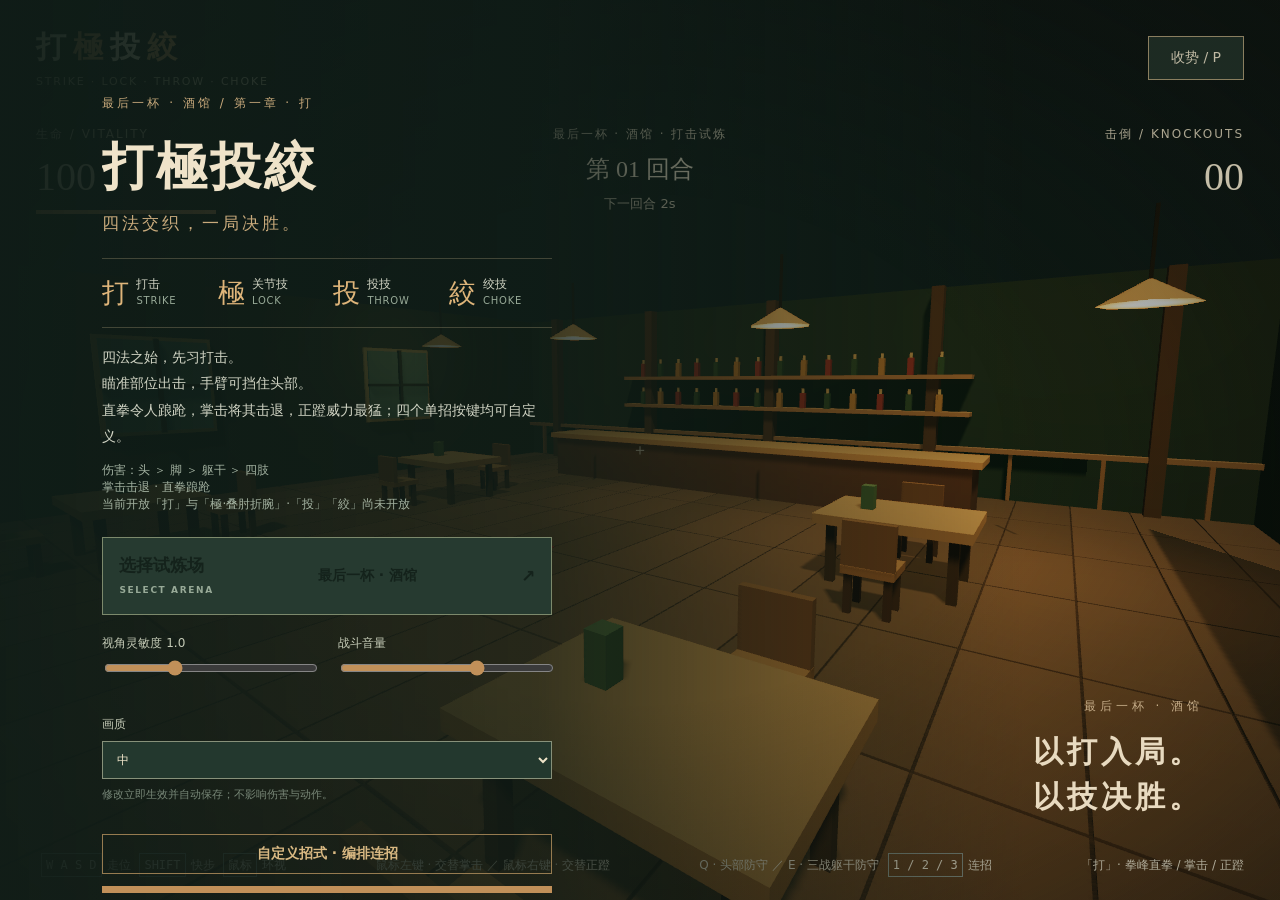
==== commit 6df3e2eb: "v0.10训练场更新" ====
--- a/index.html
+++ b/index.html
@@ -1 +1 @@
-<!doctype html><html lang="zh-CN"><head><meta charset="utf-8"><meta name="viewport" content="width=device-width,initial-scale=1"><title>打極投絞 · 酒馆试炼</title><meta name="description" content="打，以拳脚破势；極，以关节制敌；投，以摔法破衡；絞，以绞技降服。打極投絞第一人称酒馆打击试炼。"><link rel="icon" href="data:image/svg+xml,%3Csvg xmlns='http://www.w3.org/2000/svg' viewBox='0 0 32 32'%3E%3Crect width='32' height='32' rx='5' fill='%2323382e'/%3E%3Cpath d='M6 6h8v8H6zm12 0h8v8h-8zM6 18h8v8H6zm12 0h8v8h-8z' fill='%23d6a56c'/%3E%3C/svg%3E"><link rel="stylesheet" href="style.css?v=049"></head><body><div id="view"></div><div class="shade"></div><header><b>打<span>極</span>投<span>絞</span><small>STRIKE · LOCK · THROW · CHOKE</small></b><button id="pause">收势 / P</button></header><div class="stats"><section><small>生命 / VITALITY</small><strong id="hp">100</strong><div class="bar"><i id="bar"></i></div><div id="notice" role="status"></div></section><section class="center"><small>酒馆 · 打击试炼</small><strong id="wave">第 01 回合</strong><span id="remaining">等待交锋</span></section><section class="right"><small>击倒 / KNOCKOUTS</small><strong id="kills">00</strong></section></div><aside id="target-health" hidden><strong id="target-title"></strong><div id="blood-value"></div><div class="part-row" id="part-head"><span>头</span><div><i></i></div><b></b></div><div class="part-row" id="part-torso"><span>躯干</span><div><i></i></div><b></b></div><div class="part-row" id="part-Larm"><span>左臂</span><div><i></i></div><b></b></div><div class="part-row" id="part-Rarm"><span>右臂</span><div><i></i></div><b></b></div><div class="part-row" id="part-Lleg"><span>左腿</span><div><i></i></div><b></b></div><div class="part-row" id="part-Rleg"><span>右腿</span><div><i></i></div><b></b></div><div class="part-row" id="part-Lfoot"><span>左脚</span><div><i></i></div><b></b></div><div class="part-row" id="part-Rfoot"><span>右脚</span><div><i></i></div><b></b></div></aside><div id="cross">＋</div><div id="hitmark">×</div><div id="damage"></div><div id="action-state"></div><footer><div><kbd>W A S D</kbd>走位 <kbd>SHIFT</kbd>快步 <kbd>鼠标</kbd>环视</div><div><span id="hint-Mouse0"></span> ／ <span id="hint-Mouse2"></span></div><div><span id="hint-KeyQ"></span> ／ <span id="hint-KeyE"></span> <kbd id="combo-hint">1–3</kbd>连招</div><span id="status">正在布置酒馆</span></footer><div id="overlay"><div class="card"><p>酒馆试炼 / 第一章 · 打</p><h1 id="title">打極投絞<br><span class="title-sub">四法交织，一局决胜。</span></h1><div class="creed" aria-label="四类格斗技术"><span title="打撃：拳、踢、肘、膝等击打技术"><b>打</b><span>打击<small>STRIKE</small></span></span><span title="極め：锁控关节，使对手降服的关节技"><b>極</b><span>关节技<small>LOCK</small></span></span><span title="投げ：破坏平衡，将对手摔倒的投技"><b>投</b><span>投技<small>THROW</small></span></span><span title="絞め：作用于颈部的绞技，与关节技不同"><b>絞</b><span>绞技<small>CHOKE</small></span></span></div><div id="copy">四法之始，先习打击。<br>瞄准部位出击，手臂可挡住头部。<br>直拳令人踉跄，掌击将其击退，正蹬威力最猛；四个单招按键均可自定义。</div><div class="mode-note">伤害：头 ＞ 脚 ＞ 躯干 ＞ 四肢<br>掌击击退 · 直拳踉跄<br>当前开放「打」与「極·臂锁」·「投」「絞」尚未开放</div><div class="preferences"><label>视角灵敏度 <span id="sensitivity-value">1.0</span><input id="sensitivity" type="range" min="0.3" max="2.5" step="0.1" value="1"></label><label>战斗音量<input id="volume" type="range" min="0" max="1" step="0.05" value="0.65"></label></div><button id="combo-toggle" type="button" aria-expanded="false" aria-controls="combo-editor">自定义招式 · 编排连招</button><button id="start" disabled>准备入场…</button><small>攻击点按 · 防守按住 · ESC / P 暂停<br>未能锁定鼠标时，直接移动鼠标环视。</small></div><section id="combo-editor" hidden aria-label="自定义招式"><div class="editor-heading"><h2>自定义招式</h2><button id="combo-close" type="button">收起</button></div><p>组合已有单招，按顺序施放。防守可设置持续秒数。</p><label>招式栏位<select id="combo-slot"><option value="0">栏位 1 · 按键 1</option><option value="1">栏位 2 · 按键 2</option><option value="2">栏位 3 · 按键 3</option></select></label><label>招式名称<input id="combo-name" maxlength="20" autocomplete="off"></label><div id="combo-library"></div><div class="editor-heading"><h3>动作顺序</h3><span id="combo-count"></span></div><ol id="combo-steps"></ol><p class="editor-help">鼠标左右键、Q、E 可在上方绑定任意单招。每个招式栏位的触发键可重绑为任意键盘按键、鼠标键或手柄按键。手动攻击或防守可中断连招；X 取消剩余动作。</p><p id="combo-message" role="status">修改后自动保存，最多编排 12 个动作。</p></section><div class="scene-label">01 / 酒馆<br><strong>以打入局。<br>以技决胜。</strong></div></div><script type="module" src="game.js?v=058"></script></body></html>
+<!doctype html><html lang="zh-CN"><head><meta charset="utf-8"><meta name="viewport" content="width=device-width,initial-scale=1"><title>打極投絞 · 酒馆试炼</title><meta name="description" content="打，以拳脚破势；極，以关节制敌；投，以摔法破衡；絞，以绞技降服。打極投絞第一人称酒馆打击试炼。"><link rel="icon" href="data:image/svg+xml,%3Csvg xmlns='http://www.w3.org/2000/svg' viewBox='0 0 32 32'%3E%3Crect width='32' height='32' rx='5' fill='%2323382e'/%3E%3Cpath d='M6 6h8v8H6zm12 0h8v8h-8zM6 18h8v8H6zm12 0h8v8h-8z' fill='%23d6a56c'/%3E%3C/svg%3E"><link rel="stylesheet" href="style.css?v=049"></head><body><div id="view"></div><div class="shade"></div><header><b>打<span>極</span>投<span>絞</span><small>STRIKE · LOCK · THROW · CHOKE</small></b><button id="pause">收势 / P</button></header><div class="stats"><section><small>生命 / VITALITY</small><strong id="hp">100</strong><div class="bar"><i id="bar"></i></div><div id="notice" role="status"></div></section><section class="center"><small>酒馆 · 打击试炼</small><strong id="wave">第 01 回合</strong><span id="remaining">等待交锋</span></section><section class="right"><small>击倒 / KNOCKOUTS</small><strong id="kills">00</strong></section></div><aside id="target-health" hidden><strong id="target-title"></strong><div id="blood-value"></div><div class="part-row" id="part-head"><span>头</span><div><i></i></div><b></b></div><div class="part-row" id="part-torso"><span>躯干</span><div><i></i></div><b></b></div><div class="part-row" id="part-Larm"><span>左臂</span><div><i></i></div><b></b></div><div class="part-row" id="part-Rarm"><span>右臂</span><div><i></i></div><b></b></div><div class="part-row" id="part-Lleg"><span>左腿</span><div><i></i></div><b></b></div><div class="part-row" id="part-Rleg"><span>右腿</span><div><i></i></div><b></b></div><div class="part-row" id="part-Lfoot"><span>左脚</span><div><i></i></div><b></b></div><div class="part-row" id="part-Rfoot"><span>右脚</span><div><i></i></div><b></b></div></aside><div id="cross">＋</div><div id="hitmark">×</div><div id="damage"></div><div id="action-state"></div><footer><div><kbd>W A S D</kbd>走位 <kbd>SHIFT</kbd>快步 <kbd>鼠标</kbd>环视</div><div><span id="hint-Mouse0"></span> ／ <span id="hint-Mouse2"></span></div><div><span id="hint-KeyQ"></span> ／ <span id="hint-KeyE"></span> <kbd id="combo-hint">1–3</kbd>连招</div><span id="status">正在布置酒馆</span></footer><div id="overlay"><div class="card"><p>酒馆试炼 / 第一章 · 打</p><h1 id="title">打極投絞<br><span class="title-sub">四法交织，一局决胜。</span></h1><div class="creed" aria-label="四类格斗技术"><span title="打撃：拳、踢、肘、膝等击打技术"><b>打</b><span>打击<small>STRIKE</small></span></span><span title="極め：锁控关节，使对手降服的关节技"><b>極</b><span>关节技<small>LOCK</small></span></span><span title="投げ：破坏平衡，将对手摔倒的投技"><b>投</b><span>投技<small>THROW</small></span></span><span title="絞め：作用于颈部的绞技，与关节技不同"><b>絞</b><span>绞技<small>CHOKE</small></span></span></div><div id="copy">四法之始，先习打击。<br>瞄准部位出击，手臂可挡住头部。<br>直拳令人踉跄，掌击将其击退，正蹬威力最猛；四个单招按键均可自定义。</div><div class="mode-note">伤害：头 ＞ 脚 ＞ 躯干 ＞ 四肢<br>掌击击退 · 直拳踉跄<br>当前开放「打」与「極·叠肘折腕」·「投」「絞」尚未开放</div><div class="preferences"><label>视角灵敏度 <span id="sensitivity-value">1.0</span><input id="sensitivity" type="range" min="0.3" max="2.5" step="0.1" value="1"></label><label>战斗音量<input id="volume" type="range" min="0" max="1" step="0.05" value="0.65"></label></div><button id="combo-toggle" type="button" aria-expanded="false" aria-controls="combo-editor">自定义招式 · 编排连招</button><button id="start" disabled>准备入场…</button><small>攻击点按 · 防守按住 · ESC / P 暂停<br>未能锁定鼠标时，直接移动鼠标环视。</small></div><section id="combo-editor" hidden aria-label="自定义招式"><div class="editor-heading"><h2>自定义招式</h2><button id="combo-close" type="button">收起</button></div><p>组合已有单招，按顺序施放。防守可设置持续秒数。</p><label>招式栏位<select id="combo-slot"><option value="0">栏位 1 · 按键 1</option><option value="1">栏位 2 · 按键 2</option><option value="2">栏位 3 · 按键 3</option></select></label><label>招式名称<input id="combo-name" maxlength="20" autocomplete="off"></label><div id="combo-library"></div><div class="editor-heading"><h3>动作顺序</h3><span id="combo-count"></span></div><ol id="combo-steps"></ol><p class="editor-help">鼠标左右键、Q、E 可在上方绑定任意单招。每个招式栏位的触发键可重绑为任意键盘按键、鼠标键或手柄按键。手动攻击或防守可中断连招；X 取消剩余动作。</p><p id="combo-message" role="status">修改后自动保存，最多编排 12 个动作。</p></section><div class="scene-label">01 / 酒馆<br><strong>以打入局。<br>以技决胜。</strong></div></div><script type="module" src="game.js?v=059"></script></body></html>
--- a/style.css
+++ b/style.css
@@ -41,3 +41,6 @@
 .map-open{width:100%;display:flex;align-items:center;justify-content:space-between;gap:16px;text-align:left;margin:18px 0;padding:16px!important;background:#263a30!important;border:1px solid #7c896c!important}.map-open small{display:block;font-size:9px!important;letter-spacing:.18em;margin-top:5px}.map-open strong{font-size:14px}
 .arena-dialog{box-sizing:border-box;width:min(1080px,94vw);max-height:92vh;padding:32px;border:1px solid #839077;background:#14231e;color:#eee4cc;box-shadow:0 30px 100px #0009;overflow:auto}.arena-dialog::backdrop{background:#08110ddb;backdrop-filter:blur(7px)}.arena-top{display:flex;justify-content:space-between;align-items:center;color:#b6bda6;font-size:11px;letter-spacing:.23em}.arena-dialog button{cursor:pointer;font:inherit}.arena-dialog .arena-close{padding:8px 12px;background:none;color:#e3dbc7;border:1px solid #526354;font-size:20px}.arena-dialog h2{font-size:clamp(28px,4vw,44px);font-weight:500;letter-spacing:.12em;margin:24px 0 8px}.arena-intro{color:#aeb9a6;font-size:13px;margin:0 0 28px}.arena-layout{display:grid;grid-template-columns:1.6fr 1fr;gap:32px}.arena-cards{display:grid;gap:16px;align-content:start}.arena-dialog .arena-card{display:block;padding:0;background:#20372b;border:1px solid #60765e;text-align:left;color:inherit;overflow:hidden;transition:border-color .2s,transform .2s}.arena-dialog .arena-card[aria-pressed="true"]{border:2px solid #d4b57e}.arena-card:hover{transform:translateY(-2px)}.arena-preview{position:relative;aspect-ratio:5/3;background:linear-gradient(145deg,#54735c,#182b22)}.arena-preview img{width:100%;height:100%;object-fit:cover;display:block}.arena-badge{position:absolute;right:14px;top:14px;background:#d4b57e;color:#223026;padding:6px 10px;font-size:11px}.arena-caption{display:flex;flex-direction:column;gap:7px;padding:18px}.arena-caption strong{font-size:21px;letter-spacing:.07em}.arena-caption>span{color:#afbaa5;font-size:12px}.arena-detail{padding-top:8px}.arena-kicker{font-size:10px;color:#cbb585;letter-spacing:.22em}.arena-detail h3{font-weight:500;font-size:26px;margin:20px 0}.arena-description{font-size:14px;color:#bcc4b1;line-height:1.9}.arena-tags{display:flex;flex-wrap:wrap;gap:8px;margin-top:24px}.arena-tags span{border:1px solid #4d6652;padding:6px 10px;font-size:11px;color:#c6d0b9}.arena-rule{font-size:12px;color:#9aa991;line-height:1.9;margin-top:32px}.arena-bottom{display:flex;justify-content:space-between;align-items:center;gap:16px;border-top:1px solid #3e5343;margin-top:28px;padding-top:22px}.arena-status{font-size:12px;color:#a9b49f}.arena-dialog .arena-enter{background:#d6b77e;color:#17251d;border:0;padding:15px 30px;letter-spacing:.12em;font-size:15px}.arena-dialog button:focus-visible{outline:3px solid #f6e4b3;outline-offset:4px}@media(max-width:650px){.arena-dialog{padding:20px}.arena-layout{grid-template-columns:1fr;gap:20px}.arena-detail h3{margin:10px 0}.arena-rule{margin-top:16px}.arena-bottom{flex-wrap:wrap}.arena-enter{width:100%}.map-open{flex-wrap:wrap}}
 .arena-preview{height:clamp(170px,31vh,320px);aspect-ratio:auto}.arena-dialog h2{margin-top:16px}.arena-bottom{position:sticky;bottom:-1px;background:#14231e;padding-bottom:4px}.arena-caption{padding:14px 18px}@media(max-width:650px){.arena-bottom{bottom:-20px;padding-bottom:16px}.arena-preview{height:210px}}
+
+#training-panel{border-top:1px solid #6f8066;padding:20px 0;margin-top:18px}#training-panel[hidden]{display:none}#training-panel h3{font-size:22px;color:#dfc791;margin:0 0 10px}#training-panel small{font-size:11px;letter-spacing:2px}#training-panel p{font-size:13px;line-height:1.6;color:#b5c0af}.training-grid{display:grid;grid-template-columns:1fr 1fr;gap:16px;margin:18px 0}.training-grid label{display:flex;gap:9px;align-items:center;flex-wrap:wrap;font-size:15px}.training-grid select,.training-grid input[type=number]{width:100%;padding:10px;background:#283d32;color:#f3ead3;border:1px solid #829078;font:inherit}.training-grid input[type=checkbox]{accent-color:#d5ac6e;width:18px;height:18px}#training-reset{width:100%;font-size:15px;padding:12px}@media(max-width:600px){.training-grid{grid-template-columns:1fr}}
+body.training-mode header,body.training-mode .stats,body.training-mode footer{text-shadow:0 2px 4px #14231c,0 0 14px #14231c}body.training-mode .stats .center{background:#192c23b3;border-radius:4px;padding:8px 18px}
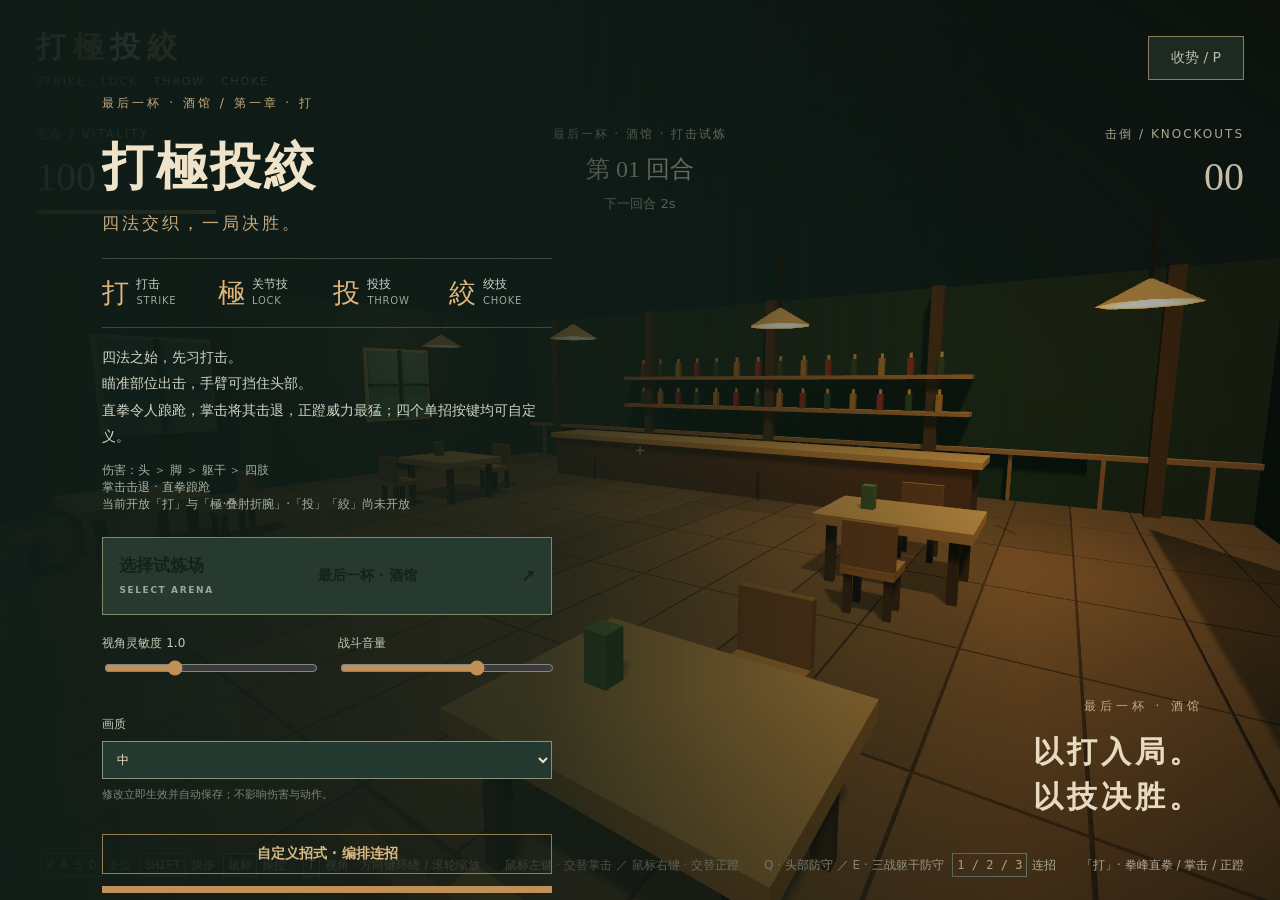
==== commit 6677b18d: "v0.16斜俯视角更新" ====
--- a/index.html
+++ b/index.html
@@ -1 +1 @@
-<!doctype html><html lang="zh-CN"><head><meta charset="utf-8"><meta name="viewport" content="width=device-width,initial-scale=1"><title>打極投絞 · 酒馆试炼</title><meta name="description" content="打，以拳脚破势；極，以关节制敌；投，以摔法破衡；絞，以绞技降服。打極投絞第一人称酒馆打击试炼。"><link rel="icon" href="data:image/svg+xml,%3Csvg xmlns='http://www.w3.org/2000/svg' viewBox='0 0 32 32'%3E%3Crect width='32' height='32' rx='5' fill='%2323382e'/%3E%3Cpath d='M6 6h8v8H6zm12 0h8v8h-8zM6 18h8v8H6zm12 0h8v8h-8z' fill='%23d6a56c'/%3E%3C/svg%3E"><link rel="stylesheet" href="style.css?v=049"></head><body><div id="view"></div><div class="shade"></div><header><b>打<span>極</span>投<span>絞</span><small>STRIKE · LOCK · THROW · CHOKE</small></b><button id="pause">收势 / P</button></header><div class="stats"><section><small>生命 / VITALITY</small><strong id="hp">100</strong><div class="bar"><i id="bar"></i></div><div id="notice" role="status"></div></section><section class="center"><small>酒馆 · 打击试炼</small><strong id="wave">第 01 回合</strong><span id="remaining">等待交锋</span></section><section class="right"><small>击倒 / KNOCKOUTS</small><strong id="kills">00</strong></section></div><aside id="target-health" hidden><strong id="target-title"></strong><div id="blood-value"></div><div class="part-row" id="part-head"><span>头</span><div><i></i></div><b></b></div><div class="part-row" id="part-torso"><span>躯干</span><div><i></i></div><b></b></div><div class="part-row" id="part-Larm"><span>左臂</span><div><i></i></div><b></b></div><div class="part-row" id="part-Rarm"><span>右臂</span><div><i></i></div><b></b></div><div class="part-row" id="part-Lleg"><span>左腿</span><div><i></i></div><b></b></div><div class="part-row" id="part-Rleg"><span>右腿</span><div><i></i></div><b></b></div><div class="part-row" id="part-Lfoot"><span>左脚</span><div><i></i></div><b></b></div><div class="part-row" id="part-Rfoot"><span>右脚</span><div><i></i></div><b></b></div></aside><div id="cross">＋</div><div id="hitmark">×</div><div id="damage"></div><div id="action-state"></div><footer><div><kbd>W A S D</kbd>走位 <kbd>SHIFT</kbd>快步 <kbd>鼠标</kbd>环视</div><div><span id="hint-Mouse0"></span> ／ <span id="hint-Mouse2"></span></div><div><span id="hint-KeyQ"></span> ／ <span id="hint-KeyE"></span> <kbd id="combo-hint">1–3</kbd>连招</div><span id="status">正在布置酒馆</span></footer><div id="overlay"><div class="card"><p>酒馆试炼 / 第一章 · 打</p><h1 id="title">打極投絞<br><span class="title-sub">四法交织，一局决胜。</span></h1><div class="creed" aria-label="四类格斗技术"><span title="打撃：拳、踢、肘、膝等击打技术"><b>打</b><span>打击<small>STRIKE</small></span></span><span title="極め：锁控关节，使对手降服的关节技"><b>極</b><span>关节技<small>LOCK</small></span></span><span title="投げ：破坏平衡，将对手摔倒的投技"><b>投</b><span>投技<small>THROW</small></span></span><span title="絞め：作用于颈部的绞技，与关节技不同"><b>絞</b><span>绞技<small>CHOKE</small></span></span></div><div id="copy">四法之始，先习打击。<br>瞄准部位出击，手臂可挡住头部。<br>直拳令人踉跄，掌击将其击退，正蹬威力最猛；四个单招按键均可自定义。</div><div class="mode-note">伤害：头 ＞ 脚 ＞ 躯干 ＞ 四肢<br>掌击击退 · 直拳踉跄<br>当前开放「打」与「極·叠肘折腕」·「投」「絞」尚未开放</div><div class="preferences"><label>视角灵敏度 <span id="sensitivity-value">1.0</span><input id="sensitivity" type="range" min="0.3" max="2.5" step="0.1" value="1"></label><label>战斗音量<input id="volume" type="range" min="0" max="1" step="0.05" value="0.65"></label></div><button id="combo-toggle" type="button" aria-expanded="false" aria-controls="combo-editor">自定义招式 · 编排连招</button><button id="start" disabled>准备入场…</button><small>攻击点按 · 防守按住 · ESC / P 暂停<br>未能锁定鼠标时，直接移动鼠标环视。</small></div><section id="combo-editor" hidden aria-label="自定义招式"><div class="editor-heading"><h2>自定义招式</h2><button id="combo-close" type="button">收起</button></div><p>组合已有单招，按顺序施放。防守可设置持续秒数。</p><label>招式栏位<select id="combo-slot"><option value="0">栏位 1 · 按键 1</option><option value="1">栏位 2 · 按键 2</option><option value="2">栏位 3 · 按键 3</option></select></label><label>招式名称<input id="combo-name" maxlength="20" autocomplete="off"></label><div id="combo-library"></div><div class="editor-heading"><h3>动作顺序</h3><span id="combo-count"></span></div><ol id="combo-steps"></ol><p class="editor-help">鼠标左右键、Q、E 可在上方绑定任意单招。每个招式栏位的触发键可重绑为任意键盘按键、鼠标键或手柄按键。手动攻击或防守可中断连招；X 取消剩余动作。</p><p id="combo-message" role="status">修改后自动保存，最多编排 12 个动作。</p></section><div class="scene-label">01 / 酒馆<br><strong>以打入局。<br>以技决胜。</strong></div></div><script type="module" src="game.js?v=059"></script></body></html>
+<!doctype html><html lang="zh-CN"><head><meta charset="utf-8"><meta name="viewport" content="width=device-width,initial-scale=1"><title>打極投絞 · 酒馆试炼</title><meta name="description" content="打，以拳脚破势；極，以关节制敌；投，以摔法破衡；絞，以绞技降服。打極投絞第一人称酒馆打击试炼。"><link rel="icon" href="data:image/svg+xml,%3Csvg xmlns='http://www.w3.org/2000/svg' viewBox='0 0 32 32'%3E%3Crect width='32' height='32' rx='5' fill='%2323382e'/%3E%3Cpath d='M6 6h8v8H6zm12 0h8v8h-8zM6 18h8v8H6zm12 0h8v8h-8z' fill='%23d6a56c'/%3E%3C/svg%3E"><link rel="stylesheet" href="style.css?v=049"></head><body><div id="view"></div><div class="shade"></div><header><b>打<span>極</span>投<span>絞</span><small>STRIKE · LOCK · THROW · CHOKE</small></b><button id="pause">收势 / P</button></header><div class="stats"><section><small>生命 / VITALITY</small><strong id="hp">100</strong><div class="bar"><i id="bar"></i></div><div id="notice" role="status"></div></section><section class="center"><small>酒馆 · 打击试炼</small><strong id="wave">第 01 回合</strong><span id="remaining">等待交锋</span></section><section class="right"><small>击倒 / KNOCKOUTS</small><strong id="kills">00</strong></section></div><aside id="target-health" hidden><strong id="target-title"></strong><div id="blood-value"></div><div class="part-row" id="part-head"><span>头</span><div><i></i></div><b></b></div><div class="part-row" id="part-torso"><span>躯干</span><div><i></i></div><b></b></div><div class="part-row" id="part-Larm"><span>左臂</span><div><i></i></div><b></b></div><div class="part-row" id="part-Rarm"><span>右臂</span><div><i></i></div><b></b></div><div class="part-row" id="part-Lleg"><span>左腿</span><div><i></i></div><b></b></div><div class="part-row" id="part-Rleg"><span>右腿</span><div><i></i></div><b></b></div><div class="part-row" id="part-Lfoot"><span>左脚</span><div><i></i></div><b></b></div><div class="part-row" id="part-Rfoot"><span>右脚</span><div><i></i></div><b></b></div></aside><div id="cross">＋</div><div id="hitmark">×</div><div id="damage"></div><div id="action-state"></div><footer><div><kbd>W A S D</kbd>走位 <kbd>SHIFT</kbd>快步 <kbd>鼠标</kbd>操控 · <kbd>T</kbd>视角 · 方向键环绕 / 滚轮缩放</div><div><span id="hint-Mouse0"></span> ／ <span id="hint-Mouse2"></span></div><div><span id="hint-KeyQ"></span> ／ <span id="hint-KeyE"></span> <kbd id="combo-hint">1–3</kbd>连招</div><span id="status">正在布置酒馆</span></footer><div id="overlay"><div class="card"><p>酒馆试炼 / 第一章 · 打</p><h1 id="title">打極投絞<br><span class="title-sub">四法交织，一局决胜。</span></h1><div class="creed" aria-label="四类格斗技术"><span title="打撃：拳、踢、肘、膝等击打技术"><b>打</b><span>打击<small>STRIKE</small></span></span><span title="極め：锁控关节，使对手降服的关节技"><b>極</b><span>关节技<small>LOCK</small></span></span><span title="投げ：破坏平衡，将对手摔倒的投技"><b>投</b><span>投技<small>THROW</small></span></span><span title="絞め：作用于颈部的绞技，与关节技不同"><b>絞</b><span>绞技<small>CHOKE</small></span></span></div><div id="copy">四法之始，先习打击。<br>瞄准部位出击，手臂可挡住头部。<br>直拳令人踉跄，掌击将其击退，正蹬威力最猛；四个单招按键均可自定义。</div><div class="mode-note">伤害：头 ＞ 脚 ＞ 躯干 ＞ 四肢<br>掌击击退 · 直拳踉跄<br>当前开放「打」与「極·叠肘折腕」·「投」「絞」尚未开放</div><div class="preferences"><label>视角灵敏度 <span id="sensitivity-value">1.0</span><input id="sensitivity" type="range" min="0.3" max="2.5" step="0.1" value="1"></label><label>战斗音量<input id="volume" type="range" min="0" max="1" step="0.05" value="0.65"></label></div><button id="combo-toggle" type="button" aria-expanded="false" aria-controls="combo-editor">自定义招式 · 编排连招</button><button id="start" disabled>准备入场…</button><small>攻击点按 · 防守按住 · ESC / P 暂停 · T 切换视角 · 俯视：方向键环绕看正脸，鼠标联动人物与镜头，滚轮缩放<br>未能锁定鼠标时，直接移动鼠标环视。</small></div><section id="combo-editor" hidden aria-label="自定义招式"><div class="editor-heading"><h2>自定义招式</h2><button id="combo-close" type="button">收起</button></div><p>组合已有单招，按顺序施放。防守可设置持续秒数。</p><label>招式栏位<select id="combo-slot"><option value="0">栏位 1 · 按键 1</option><option value="1">栏位 2 · 按键 2</option><option value="2">栏位 3 · 按键 3</option></select></label><label>招式名称<input id="combo-name" maxlength="20" autocomplete="off"></label><div id="combo-library"></div><div class="editor-heading"><h3>动作顺序</h3><span id="combo-count"></span></div><ol id="combo-steps"></ol><p class="editor-help">鼠标左右键、Q、E 可在上方绑定任意单招。每个招式栏位的触发键可重绑为任意键盘按键、鼠标键或手柄按键。手动攻击或防守可中断连招；X 取消剩余动作。</p><p id="combo-message" role="status">修改后自动保存，最多编排 12 个动作。</p></section><div class="scene-label">01 / 酒馆<br><strong>以打入局。<br>以技决胜。</strong></div></div><script type="module" src="game.js?v=060"></script></body></html>
--- a/style.css
+++ b/style.css
@@ -44,3 +44,5 @@
 
 #training-panel{border-top:1px solid #6f8066;padding:20px 0;margin-top:18px}#training-panel[hidden]{display:none}#training-panel h3{font-size:22px;color:#dfc791;margin:0 0 10px}#training-panel small{font-size:11px;letter-spacing:2px}#training-panel p{font-size:13px;line-height:1.6;color:#b5c0af}.training-grid{display:grid;grid-template-columns:1fr 1fr;gap:16px;margin:18px 0}.training-grid label{display:flex;gap:9px;align-items:center;flex-wrap:wrap;font-size:15px}.training-grid select,.training-grid input[type=number]{width:100%;padding:10px;background:#283d32;color:#f3ead3;border:1px solid #829078;font:inherit}.training-grid input[type=checkbox]{accent-color:#d5ac6e;width:18px;height:18px}#training-reset{width:100%;font-size:15px;padding:12px}@media(max-width:600px){.training-grid{grid-template-columns:1fr}}
 body.training-mode header,body.training-mode .stats,body.training-mode footer{text-shadow:0 2px 4px #14231c,0 0 14px #14231c}body.training-mode .stats .center{background:#192c23b3;border-radius:4px;padding:8px 18px}
+
+body.bright-map header,body.bright-map .stats,body.bright-map footer{text-shadow:0 2px 4px #14231c,0 0 14px #14231c}body.bright-map .stats .center{background:#192c23b3;border-radius:4px;padding:8px 18px}
